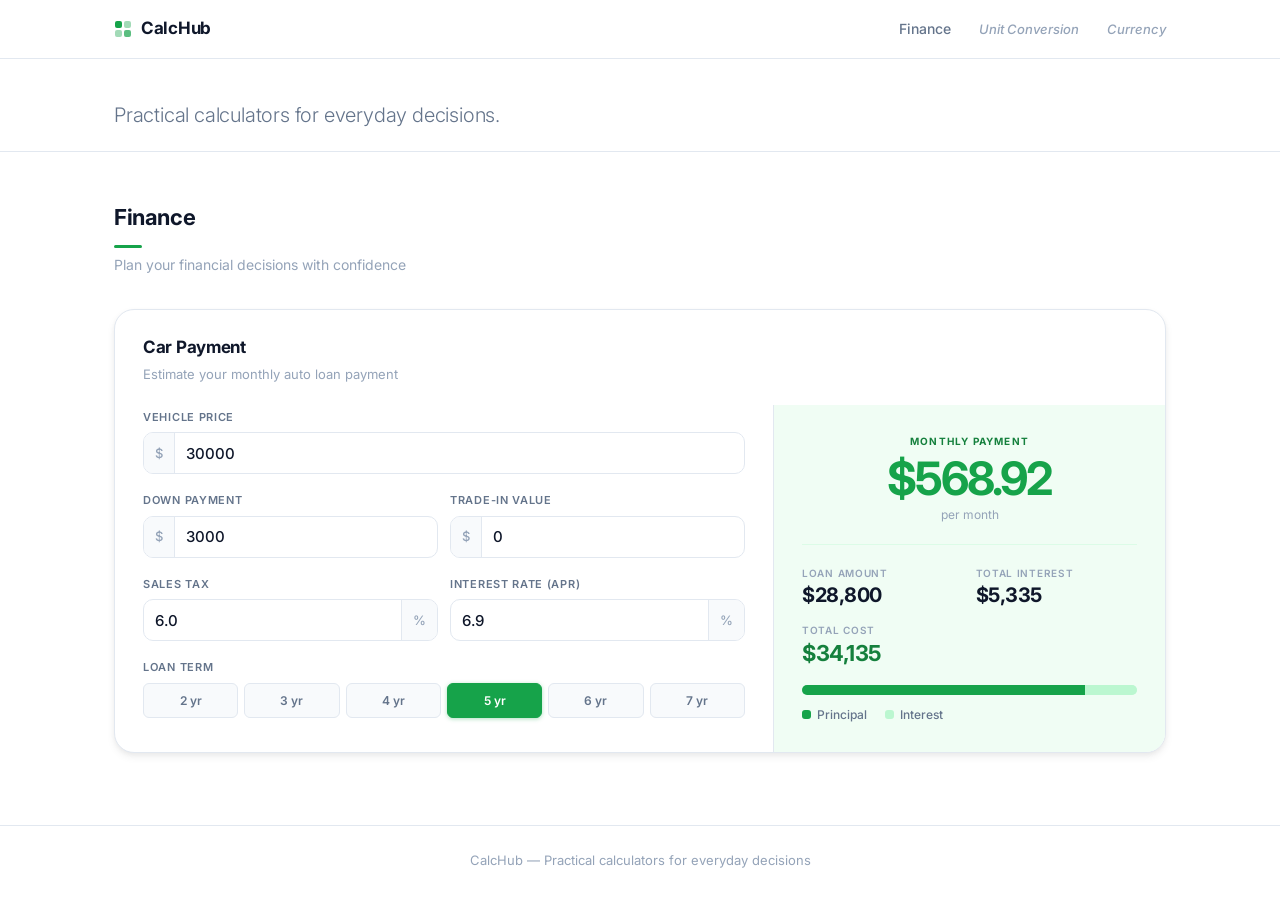
==== index.html @ 21299583 "feat: initial CalcHub project with car payment calculator - Vanilla HTML/CSS/JS, no frameworks or bu" ====
<!DOCTYPE html>
<html lang="en">
<head>
  <meta charset="UTF-8">
  <meta name="viewport" content="width=device-width, initial-scale=1.0">
  <meta name="description" content="CalcHub — Practical calculators for everyday decisions">
  <title>CalcHub</title>
  <link rel="preconnect" href="https://fonts.googleapis.com">
  <link rel="preconnect" href="https://fonts.gstatic.com" crossorigin>
  <link href="https://fonts.googleapis.com/css2?family=Inter:wght@300;400;500;600;700&display=swap" rel="stylesheet">
  <link rel="stylesheet" href="css/style.css">
</head>
<body>

  <!-- ======= HEADER ======= -->
  <header class="site-header">
    <div class="container">
      <a href="#" class="logo">
        <svg class="logo-icon" width="18" height="18" viewBox="0 0 18 18" fill="none" aria-hidden="true">
          <rect x="1" y="1" width="7" height="7" rx="2" fill="#16A34A"/>
          <rect x="10" y="1" width="7" height="7" rx="2" fill="#16A34A" opacity="0.4"/>
          <rect x="1" y="10" width="7" height="7" rx="2" fill="#16A34A" opacity="0.4"/>
          <rect x="10" y="10" width="7" height="7" rx="2" fill="#16A34A" opacity="0.7"/>
        </svg>
        CalcHub
      </a>
      <nav class="site-nav" aria-label="Site sections">
        <a href="#finance" class="nav-link">Finance</a>
        <a href="#" class="nav-link nav-link--dim" aria-disabled="true">Unit Conversion</a>
        <a href="#" class="nav-link nav-link--dim" aria-disabled="true">Currency</a>
      </nav>
    </div>
  </header>

  <!-- ======= HERO ======= -->
  <div class="hero">
    <div class="container">
      <p class="hero-tagline">Practical calculators for everyday decisions.</p>
    </div>
  </div>

  <!-- ======= MAIN CONTENT ======= -->
  <main>

    <!-- ── FINANCE SECTION ── -->
    <section id="finance" class="section">
      <div class="container">

        <div class="section-heading">
          <h2>Finance</h2>
          <p>Plan your financial decisions with confidence</p>
        </div>

        <div class="calc-grid">

          <!-- ── Car Payment Calculator ── -->
          <article class="calc-card" id="car-payment">

            <div class="calc-card-header">
              <h3>Car Payment</h3>
              <p>Estimate your monthly auto loan payment</p>
            </div>

            <div class="calc-layout">

              <!-- INPUTS -->
              <div class="calc-inputs">

                <div class="field">
                  <label for="vehicle-price">Vehicle Price</label>
                  <div class="input-group">
                    <span class="input-addon" aria-hidden="true">$</span>
                    <input
                      type="number" id="vehicle-price"
                      min="0" step="100" value="30000"
                      placeholder="30000"
                      aria-label="Vehicle price in dollars">
                  </div>
                </div>

                <div class="field-row">
                  <div class="field">
                    <label for="down-payment">Down Payment</label>
                    <div class="input-group">
                      <span class="input-addon" aria-hidden="true">$</span>
                      <input
                        type="number" id="down-payment"
                        min="0" step="100" value="3000"
                        placeholder="0">
                    </div>
                  </div>

                  <div class="field">
                    <label for="trade-in">Trade-in Value</label>
                    <div class="input-group">
                      <span class="input-addon" aria-hidden="true">$</span>
                      <input
                        type="number" id="trade-in"
                        min="0" step="100" value="0"
                        placeholder="0">
                    </div>
                  </div>
                </div>

                <div class="field-row">
                  <div class="field">
                    <label for="tax-rate">Sales Tax</label>
                    <div class="input-group">
                      <input
                        type="number" id="tax-rate"
                        min="0" max="20" step="0.1" value="6.0"
                        placeholder="0.0">
                      <span class="input-addon input-addon--suffix" aria-hidden="true">%</span>
                    </div>
                  </div>

                  <div class="field">
                    <label for="apr">Interest Rate (APR)</label>
                    <div class="input-group">
                      <input
                        type="number" id="apr"
                        min="0" max="30" step="0.1" value="6.9"
                        placeholder="0.0">
                      <span class="input-addon input-addon--suffix" aria-hidden="true">%</span>
                    </div>
                  </div>
                </div>

                <div class="field">
                  <label>Loan Term</label>
                  <div class="term-buttons" id="term-buttons" role="group" aria-label="Select loan term">
                    <button class="term-btn" data-months="24" type="button">2 yr</button>
                    <button class="term-btn" data-months="36" type="button">3 yr</button>
                    <button class="term-btn" data-months="48" type="button">4 yr</button>
                    <button class="term-btn active" data-months="60" type="button">5 yr</button>
                    <button class="term-btn" data-months="72" type="button">6 yr</button>
                    <button class="term-btn" data-months="84" type="button">7 yr</button>
                  </div>
                </div>

              </div><!-- /calc-inputs -->

              <!-- RESULTS -->
              <div class="calc-results" aria-live="polite" aria-label="Calculation results">

                <div class="result-primary">
                  <div class="result-label">Monthly Payment</div>
                  <div class="result-amount" id="monthly-payment">—</div>
                  <div class="result-sublabel">per month</div>
                </div>

                <div class="result-divider"></div>

                <div class="result-stats">
                  <div class="result-stat">
                    <div class="stat-label">Loan Amount</div>
                    <div class="stat-value" id="loan-amount">—</div>
                  </div>
                  <div class="result-stat">
                    <div class="stat-label">Total Interest</div>
                    <div class="stat-value" id="total-interest">—</div>
                  </div>
                  <div class="result-stat result-stat--full">
                    <div class="stat-label">Total Cost</div>
                    <div class="stat-value stat-value--total" id="total-cost">—</div>
                  </div>
                </div>

                <div class="breakdown">
                  <div class="breakdown-bar" role="img" aria-label="Principal vs interest breakdown">
                    <div class="bar-segment bar-segment--principal" id="bar-principal" style="width: 82%"></div>
                    <div class="bar-segment bar-segment--interest" id="bar-interest" style="width: 18%"></div>
                  </div>
                  <div class="breakdown-legend" aria-hidden="true">
                    <span class="legend-item">
                      <span class="legend-dot legend-dot--principal"></span>
                      Principal
                    </span>
                    <span class="legend-item">
                      <span class="legend-dot legend-dot--interest"></span>
                      Interest
                    </span>
                  </div>
                </div>

              </div><!-- /calc-results -->

            </div><!-- /calc-layout -->
          </article><!-- /car-payment -->

        </div><!-- /calc-grid -->
      </div><!-- /container -->
    </section><!-- /finance -->

  </main>

  <!-- ======= FOOTER ======= -->
  <footer class="site-footer">
    <div class="container">
      <p>CalcHub &mdash; Practical calculators for everyday decisions</p>
    </div>
  </footer>

  <script src="js/car-payment.js"></script>
</body>
</html>
---- css/style.css ----
/* ============================================================
   CalcHub — Global Stylesheet
   Design: Minimalist, green accent, Inter typeface
   ============================================================ */

/* ── Design Tokens ── */
:root {
  /* Brand / Accent */
  --brand:     #16A34A;
  --brand-50:  #F0FDF4;
  --brand-100: #DCFCE7;
  --brand-200: #BBF7D0;
  --brand-700: #15803D;

  /* Neutrals */
  --white:     #FFFFFF;
  --gray-50:   #F8FAFC;
  --gray-100:  #F1F5F9;
  --gray-200:  #E2E8F0;
  --gray-300:  #CBD5E1;
  --gray-400:  #94A3B8;
  --gray-500:  #64748B;
  --gray-700:  #334155;
  --gray-900:  #0F172A;

  /* Semantic */
  --bg:             var(--white);
  --surface:        var(--gray-50);
  --border:         var(--gray-200);
  --text:           var(--gray-900);
  --text-secondary: var(--gray-500);
  --text-muted:     var(--gray-400);

  /* Typography */
  --font: 'Inter', -apple-system, BlinkMacSystemFont, 'Segoe UI', sans-serif;

  /* Layout */
  --container-width: 1100px;

  /* Shape */
  --radius-sm:  6px;
  --radius:     10px;
  --radius-lg:  16px;
  --radius-xl:  20px;
  --radius-full: 9999px;

  /* Elevation */
  --shadow-xs: 0 1px 2px rgba(0, 0, 0, 0.05);
  --shadow-sm: 0 1px 3px rgba(0, 0, 0, 0.07), 0 1px 2px rgba(0, 0, 0, 0.04);
  --shadow:    0 4px 8px rgba(0, 0, 0, 0.06), 0 2px 4px rgba(0, 0, 0, 0.04);
}

/* ── Reset ── */
*, *::before, *::after {
  box-sizing: border-box;
  margin: 0;
  padding: 0;
}

html {
  scroll-behavior: smooth;
}

body {
  font-family: var(--font);
  font-size: 15px;
  line-height: 1.6;
  color: var(--text);
  background: var(--bg);
  -webkit-font-smoothing: antialiased;
  -moz-osx-font-smoothing: grayscale;
}

a {
  text-decoration: none;
  color: inherit;
}

button {
  cursor: pointer;
  font-family: var(--font);
}

/* ── Layout ── */
.container {
  max-width: var(--container-width);
  margin: 0 auto;
  padding: 0 24px;
}

/* ============================================================
   Header
   ============================================================ */

.site-header {
  position: sticky;
  top: 0;
  z-index: 100;
  background: rgba(255, 255, 255, 0.88);
  backdrop-filter: blur(14px);
  -webkit-backdrop-filter: blur(14px);
  border-bottom: 1px solid var(--border);
}

.site-header .container {
  display: flex;
  align-items: center;
  justify-content: space-between;
  height: 58px;
}

/* Logo */
.logo {
  display: flex;
  align-items: center;
  gap: 9px;
  font-size: 17px;
  font-weight: 700;
  color: var(--text);
  letter-spacing: -0.3px;
  transition: opacity 0.15s;
}

.logo:hover {
  opacity: 0.8;
}

.logo-icon {
  flex-shrink: 0;
}

/* Nav */
.site-nav {
  display: flex;
  align-items: center;
  gap: 28px;
}

.nav-link {
  font-size: 14px;
  font-weight: 500;
  color: var(--text-secondary);
  transition: color 0.15s;
  white-space: nowrap;
}

.nav-link:hover {
  color: var(--brand);
}

.nav-link--dim {
  color: var(--text-muted);
  pointer-events: none;
  font-style: italic;
  font-size: 13px;
}

/* ============================================================
   Hero
   ============================================================ */

.hero {
  padding: 40px 0 20px;
  border-bottom: 1px solid var(--border);
  margin-bottom: 0;
}

.hero-tagline {
  font-size: 20px;
  font-weight: 300;
  color: var(--text-secondary);
  letter-spacing: -0.2px;
}

/* ============================================================
   Section
   ============================================================ */

.section {
  padding: 48px 0 72px;
}

.section-heading {
  margin-bottom: 32px;
}

.section-heading h2 {
  font-size: 22px;
  font-weight: 700;
  color: var(--text);
  letter-spacing: -0.4px;
  display: inline-flex;
  flex-direction: column;
  gap: 10px;
}

.section-heading h2::after {
  content: '';
  display: block;
  width: 28px;
  height: 3px;
  background: var(--brand);
  border-radius: var(--radius-full);
}

.section-heading p {
  margin-top: 6px;
  font-size: 14px;
  color: var(--text-muted);
}

/* ============================================================
   Calculator Grid
   ============================================================ */

.calc-grid {
  display: grid;
  grid-template-columns: 1fr;
  gap: 24px;
}

/* ============================================================
   Calculator Card
   ============================================================ */

.calc-card {
  background: var(--white);
  border: 1px solid var(--border);
  border-radius: var(--radius-xl);
  box-shadow: var(--shadow);
  overflow: hidden;
}

.calc-card-header {
  padding: 24px 28px 0;
}

.calc-card-header h3 {
  font-size: 17px;
  font-weight: 700;
  color: var(--text);
  letter-spacing: -0.3px;
}

.calc-card-header p {
  margin-top: 3px;
  font-size: 13px;
  color: var(--text-muted);
}

/* ── Two-column layout ── */
.calc-layout {
  display: grid;
  grid-template-columns: 1fr 1fr;
  margin-top: 20px;
}

/* ── Inputs pane ── */
.calc-inputs {
  padding: 4px 28px 28px;
  display: flex;
  flex-direction: column;
  gap: 18px;
  border-right: 1px solid var(--border);
}

/* ── Results pane ── */
.calc-results {
  padding: 28px;
  background: var(--brand-50);
  display: flex;
  flex-direction: column;
  gap: 20px;
}

/* ============================================================
   Form Fields
   ============================================================ */

.field {
  display: flex;
  flex-direction: column;
  gap: 6px;
}

/* Two fields side by side */
.field-row {
  display: grid;
  grid-template-columns: 1fr 1fr;
  gap: 12px;
}

label {
  font-size: 11px;
  font-weight: 600;
  text-transform: uppercase;
  letter-spacing: 0.7px;
  color: var(--text-secondary);
  user-select: none;
}

/* Input with prefix/suffix */
.input-group {
  display: flex;
  align-items: stretch;
  border: 1.5px solid var(--border);
  border-radius: var(--radius);
  background: var(--white);
  overflow: hidden;
  transition: border-color 0.15s, box-shadow 0.15s;
}

.input-group:focus-within {
  border-color: var(--brand);
  box-shadow: 0 0 0 3px rgba(22, 163, 74, 0.13);
}

.input-addon {
  display: flex;
  align-items: center;
  padding: 0 11px;
  font-size: 13px;
  font-weight: 500;
  color: var(--text-muted);
  background: var(--gray-50);
  border-right: 1.5px solid var(--border);
  flex-shrink: 0;
  user-select: none;
  line-height: 1;
}

.input-addon--suffix {
  border-right: none;
  border-left: 1.5px solid var(--border);
}

input[type="number"] {
  flex: 1;
  min-width: 0;
  border: none;
  outline: none;
  padding: 0 11px;
  height: 40px;
  font-family: var(--font);
  font-size: 15px;
  font-weight: 500;
  color: var(--text);
  background: transparent;
  /* hide spinner arrows */
  -moz-appearance: textfield;
}

input[type="number"]::-webkit-outer-spin-button,
input[type="number"]::-webkit-inner-spin-button {
  -webkit-appearance: none;
}

/* ============================================================
   Loan Term Button Group
   ============================================================ */

.term-buttons {
  display: grid;
  grid-template-columns: repeat(6, 1fr);
  gap: 6px;
}

.term-btn {
  padding: 9px 4px;
  font-size: 12px;
  font-weight: 600;
  color: var(--text-secondary);
  background: var(--gray-50);
  border: 1.5px solid var(--border);
  border-radius: var(--radius-sm);
  transition: all 0.15s;
  text-align: center;
  white-space: nowrap;
}

.term-btn:hover:not(.active) {
  border-color: var(--brand);
  color: var(--brand);
  background: var(--brand-50);
}

.term-btn.active {
  background: var(--brand);
  border-color: var(--brand);
  color: var(--white);
  box-shadow: 0 1px 4px rgba(22, 163, 74, 0.35);
}

/* ============================================================
   Results
   ============================================================ */

/* Primary — Monthly Payment */
.result-primary {
  text-align: center;
}

.result-label {
  font-size: 10px;
  font-weight: 700;
  text-transform: uppercase;
  letter-spacing: 1.2px;
  color: var(--brand-700);
  margin-bottom: 6px;
}

.result-amount {
  font-size: 46px;
  font-weight: 700;
  color: var(--brand);
  letter-spacing: -2px;
  line-height: 1;
}

.result-sublabel {
  font-size: 12px;
  color: var(--text-muted);
  margin-top: 4px;
}

/* Divider */
.result-divider {
  height: 1px;
  background: var(--brand-100);
}

/* Stats grid */
.result-stats {
  display: grid;
  grid-template-columns: 1fr 1fr;
  gap: 16px 12px;
}

.result-stat {
  display: flex;
  flex-direction: column;
  gap: 3px;
}

.result-stat--full {
  grid-column: 1 / -1;
}

.stat-label {
  font-size: 10px;
  font-weight: 600;
  text-transform: uppercase;
  letter-spacing: 0.7px;
  color: var(--text-muted);
}

.stat-value {
  font-size: 20px;
  font-weight: 700;
  color: var(--text);
  letter-spacing: -0.5px;
  line-height: 1.1;
}

.stat-value--total {
  font-size: 22px;
  color: var(--brand-700);
}

/* ============================================================
   Breakdown Bar
   ============================================================ */

.breakdown {
  margin-top: auto;
}

.breakdown-bar {
  height: 10px;
  border-radius: var(--radius-full);
  background: var(--brand-100);
  overflow: hidden;
  display: flex;
}

.bar-segment {
  height: 100%;
  transition: width 0.45s cubic-bezier(0.4, 0, 0.2, 1);
}

.bar-segment--principal {
  background: var(--brand);
}

.bar-segment--interest {
  background: var(--brand-200);
}

.breakdown-legend {
  display: flex;
  gap: 18px;
  margin-top: 10px;
}

.legend-item {
  display: flex;
  align-items: center;
  gap: 6px;
  font-size: 12px;
  font-weight: 500;
  color: var(--text-secondary);
}

.legend-dot {
  width: 9px;
  height: 9px;
  border-radius: 3px;
  flex-shrink: 0;
}

.legend-dot--principal { background: var(--brand); }
.legend-dot--interest  { background: var(--brand-200); }

/* ============================================================
   Footer
   ============================================================ */

.site-footer {
  border-top: 1px solid var(--border);
  padding: 24px 0;
}

.site-footer p {
  font-size: 13px;
  color: var(--text-muted);
  text-align: center;
}

/* ============================================================
   Responsive
   ============================================================ */

@media (max-width: 800px) {
  .calc-layout {
    grid-template-columns: 1fr;
  }

  .calc-inputs {
    border-right: none;
    border-bottom: 1px solid var(--border);
  }

  .calc-results {
    border-top: none;
  }

  .result-amount {
    font-size: 40px;
    letter-spacing: -1.5px;
  }
}

@media (max-width: 600px) {
  .site-nav {
    gap: 16px;
  }

  .nav-link--dim {
    display: none;
  }

  .hero-tagline {
    font-size: 17px;
  }

  .term-buttons {
    grid-template-columns: repeat(3, 1fr);
  }

  .field-row {
    grid-template-columns: 1fr;
    gap: 18px;
  }
}

@media (max-width: 440px) {
  .container {
    padding: 0 16px;
  }

  .calc-card-header,
  .calc-inputs,
  .calc-results {
    padding-left: 18px;
    padding-right: 18px;
  }
}
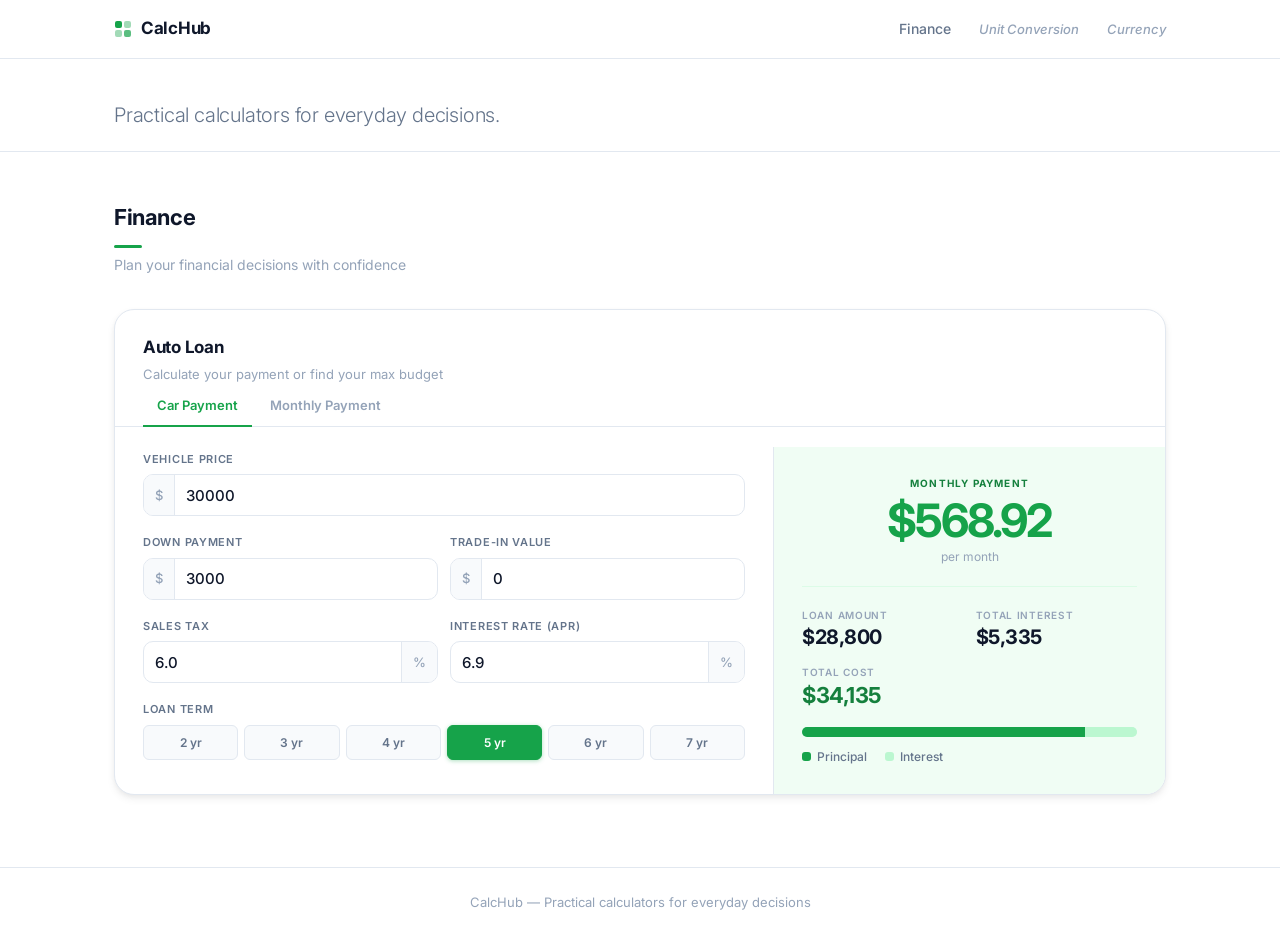
==== commit a7710267: "feat: add Monthly Payment tab (reverse auto loan calculator) Auto Loan card now has two tabs: - Car " ====
--- a/index.html
+++ b/index.html
@@ -53,140 +53,285 @@
 
         <div class="calc-grid">
 
-          <!-- ── Car Payment Calculator ── -->
-          <article class="calc-card" id="car-payment">
+          <!-- ── Auto Loan Calculator (tabbed: Car Payment + Max Budget) ── -->
+          <article class="calc-card" id="auto-loan">
 
             <div class="calc-card-header">
-              <h3>Car Payment</h3>
-              <p>Estimate your monthly auto loan payment</p>
+              <h3>Auto Loan</h3>
+              <p>Calculate your payment or find your max budget</p>
             </div>
 
-            <div class="calc-layout">
-
-              <!-- INPUTS -->
-              <div class="calc-inputs">
-
-                <div class="field">
-                  <label for="vehicle-price">Vehicle Price</label>
-                  <div class="input-group">
-                    <span class="input-addon" aria-hidden="true">$</span>
-                    <input
-                      type="number" id="vehicle-price"
-                      min="0" step="100" value="30000"
-                      placeholder="30000"
-                      aria-label="Vehicle price in dollars">
-                  </div>
-                </div>
-
-                <div class="field-row">
+            <!-- Tab bar -->
+            <div class="calc-tabs" role="tablist">
+              <button class="calc-tab active" data-tab="car-payment"
+                      role="tab" aria-selected="true" aria-controls="car-payment-panel" type="button">
+                Car Payment
+              </button>
+              <button class="calc-tab" data-tab="max-budget"
+                      role="tab" aria-selected="false" aria-controls="max-budget-panel" type="button">
+                Monthly Payment
+              </button>
+            </div>
+
+            <!-- ── Panel 1: Car Payment ── -->
+            <div class="calc-panel" id="car-payment-panel" role="tabpanel">
+              <div class="calc-layout">
+
+                <!-- INPUTS -->
+                <div class="calc-inputs">
+
                   <div class="field">
-                    <label for="down-payment">Down Payment</label>
+                    <label for="vehicle-price">Vehicle Price</label>
                     <div class="input-group">
                       <span class="input-addon" aria-hidden="true">$</span>
                       <input
-                        type="number" id="down-payment"
-                        min="0" step="100" value="3000"
-                        placeholder="0">
+                        type="number" id="vehicle-price"
+                        min="0" step="100" value="30000"
+                        placeholder="30000"
+                        aria-label="Vehicle price in dollars">
+                    </div>
+                  </div>
+
+                  <div class="field-row">
+                    <div class="field">
+                      <label for="down-payment">Down Payment</label>
+                      <div class="input-group">
+                        <span class="input-addon" aria-hidden="true">$</span>
+                        <input
+                          type="number" id="down-payment"
+                          min="0" step="100" value="3000"
+                          placeholder="0">
+                      </div>
+                    </div>
+
+                    <div class="field">
+                      <label for="trade-in">Trade-in Value</label>
+                      <div class="input-group">
+                        <span class="input-addon" aria-hidden="true">$</span>
+                        <input
+                          type="number" id="trade-in"
+                          min="0" step="100" value="0"
+                          placeholder="0">
+                      </div>
+                    </div>
+                  </div>
+
+                  <div class="field-row">
+                    <div class="field">
+                      <label for="tax-rate">Sales Tax</label>
+                      <div class="input-group">
+                        <input
+                          type="number" id="tax-rate"
+                          min="0" max="20" step="0.1" value="6.0"
+                          placeholder="0.0">
+                        <span class="input-addon input-addon--suffix" aria-hidden="true">%</span>
+                      </div>
+                    </div>
+
+                    <div class="field">
+                      <label for="apr">Interest Rate (APR)</label>
+                      <div class="input-group">
+                        <input
+                          type="number" id="apr"
+                          min="0" max="30" step="0.1" value="6.9"
+                          placeholder="0.0">
+                        <span class="input-addon input-addon--suffix" aria-hidden="true">%</span>
+                      </div>
                     </div>
                   </div>
 
                   <div class="field">
-                    <label for="trade-in">Trade-in Value</label>
+                    <label>Loan Term</label>
+                    <div class="term-buttons" id="term-buttons" role="group" aria-label="Select loan term">
+                      <button class="term-btn" data-months="24" type="button">2 yr</button>
+                      <button class="term-btn" data-months="36" type="button">3 yr</button>
+                      <button class="term-btn" data-months="48" type="button">4 yr</button>
+                      <button class="term-btn active" data-months="60" type="button">5 yr</button>
+                      <button class="term-btn" data-months="72" type="button">6 yr</button>
+                      <button class="term-btn" data-months="84" type="button">7 yr</button>
+                    </div>
+                  </div>
+
+                </div><!-- /calc-inputs -->
+
+                <!-- RESULTS -->
+                <div class="calc-results" aria-live="polite" aria-label="Calculation results">
+
+                  <div class="result-primary">
+                    <div class="result-label">Monthly Payment</div>
+                    <div class="result-amount" id="monthly-payment">—</div>
+                    <div class="result-sublabel">per month</div>
+                  </div>
+
+                  <div class="result-divider"></div>
+
+                  <div class="result-stats">
+                    <div class="result-stat">
+                      <div class="stat-label">Loan Amount</div>
+                      <div class="stat-value" id="loan-amount">—</div>
+                    </div>
+                    <div class="result-stat">
+                      <div class="stat-label">Total Interest</div>
+                      <div class="stat-value" id="total-interest">—</div>
+                    </div>
+                    <div class="result-stat result-stat--full">
+                      <div class="stat-label">Total Cost</div>
+                      <div class="stat-value stat-value--total" id="total-cost">—</div>
+                    </div>
+                  </div>
+
+                  <div class="breakdown">
+                    <div class="breakdown-bar" role="img" aria-label="Principal vs interest breakdown">
+                      <div class="bar-segment bar-segment--principal" id="bar-principal" style="width: 82%"></div>
+                      <div class="bar-segment bar-segment--interest" id="bar-interest" style="width: 18%"></div>
+                    </div>
+                    <div class="breakdown-legend" aria-hidden="true">
+                      <span class="legend-item">
+                        <span class="legend-dot legend-dot--principal"></span>
+                        Principal
+                      </span>
+                      <span class="legend-item">
+                        <span class="legend-dot legend-dot--interest"></span>
+                        Interest
+                      </span>
+                    </div>
+                  </div>
+
+                </div><!-- /calc-results -->
+
+              </div><!-- /calc-layout -->
+            </div><!-- /car-payment-panel -->
+
+            <!-- ── Panel 2: Max Budget (reverse calculator) ── -->
+            <div class="calc-panel" id="max-budget-panel" role="tabpanel" hidden>
+              <div class="calc-layout">
+
+                <!-- INPUTS -->
+                <div class="calc-inputs">
+
+                  <div class="field">
+                    <label for="mb-monthly-payment">Monthly Payment I Can Afford</label>
                     <div class="input-group">
                       <span class="input-addon" aria-hidden="true">$</span>
                       <input
-                        type="number" id="trade-in"
-                        min="0" step="100" value="0"
-                        placeholder="0">
-                    </div>
-                  </div>
-                </div>
-
-                <div class="field-row">
+                        type="number" id="mb-monthly-payment"
+                        min="0" step="10" value="500"
+                        placeholder="500"
+                        aria-label="Monthly payment you can afford">
+                    </div>
+                  </div>
+
+                  <div class="field-row">
+                    <div class="field">
+                      <label for="mb-down-payment">Down Payment</label>
+                      <div class="input-group">
+                        <span class="input-addon" aria-hidden="true">$</span>
+                        <input
+                          type="number" id="mb-down-payment"
+                          min="0" step="100" value="3000"
+                          placeholder="0">
+                      </div>
+                    </div>
+
+                    <div class="field">
+                      <label for="mb-trade-in">Trade-in Value</label>
+                      <div class="input-group">
+                        <span class="input-addon" aria-hidden="true">$</span>
+                        <input
+                          type="number" id="mb-trade-in"
+                          min="0" step="100" value="0"
+                          placeholder="0">
+                      </div>
+                    </div>
+                  </div>
+
+                  <div class="field-row">
+                    <div class="field">
+                      <label for="mb-tax-rate">Sales Tax</label>
+                      <div class="input-group">
+                        <input
+                          type="number" id="mb-tax-rate"
+                          min="0" max="20" step="0.1" value="6.0"
+                          placeholder="0.0">
+                        <span class="input-addon input-addon--suffix" aria-hidden="true">%</span>
+                      </div>
+                    </div>
+
+                    <div class="field">
+                      <label for="mb-apr">Interest Rate (APR)</label>
+                      <div class="input-group">
+                        <input
+                          type="number" id="mb-apr"
+                          min="0" max="30" step="0.1" value="6.9"
+                          placeholder="0.0">
+                        <span class="input-addon input-addon--suffix" aria-hidden="true">%</span>
+                      </div>
+                    </div>
+                  </div>
+
                   <div class="field">
-                    <label for="tax-rate">Sales Tax</label>
-                    <div class="input-group">
-                      <input
-                        type="number" id="tax-rate"
-                        min="0" max="20" step="0.1" value="6.0"
-                        placeholder="0.0">
-                      <span class="input-addon input-addon--suffix" aria-hidden="true">%</span>
-                    </div>
-                  </div>
-
-                  <div class="field">
-                    <label for="apr">Interest Rate (APR)</label>
-                    <div class="input-group">
-                      <input
-                        type="number" id="apr"
-                        min="0" max="30" step="0.1" value="6.9"
-                        placeholder="0.0">
-                      <span class="input-addon input-addon--suffix" aria-hidden="true">%</span>
-                    </div>
-                  </div>
-                </div>
-
-                <div class="field">
-                  <label>Loan Term</label>
-                  <div class="term-buttons" id="term-buttons" role="group" aria-label="Select loan term">
-                    <button class="term-btn" data-months="24" type="button">2 yr</button>
-                    <button class="term-btn" data-months="36" type="button">3 yr</button>
-                    <button class="term-btn" data-months="48" type="button">4 yr</button>
-                    <button class="term-btn active" data-months="60" type="button">5 yr</button>
-                    <button class="term-btn" data-months="72" type="button">6 yr</button>
-                    <button class="term-btn" data-months="84" type="button">7 yr</button>
-                  </div>
-                </div>
-
-              </div><!-- /calc-inputs -->
-
-              <!-- RESULTS -->
-              <div class="calc-results" aria-live="polite" aria-label="Calculation results">
-
-                <div class="result-primary">
-                  <div class="result-label">Monthly Payment</div>
-                  <div class="result-amount" id="monthly-payment">—</div>
-                  <div class="result-sublabel">per month</div>
-                </div>
-
-                <div class="result-divider"></div>
-
-                <div class="result-stats">
-                  <div class="result-stat">
-                    <div class="stat-label">Loan Amount</div>
-                    <div class="stat-value" id="loan-amount">—</div>
-                  </div>
-                  <div class="result-stat">
-                    <div class="stat-label">Total Interest</div>
-                    <div class="stat-value" id="total-interest">—</div>
-                  </div>
-                  <div class="result-stat result-stat--full">
-                    <div class="stat-label">Total Cost</div>
-                    <div class="stat-value stat-value--total" id="total-cost">—</div>
-                  </div>
-                </div>
-
-                <div class="breakdown">
-                  <div class="breakdown-bar" role="img" aria-label="Principal vs interest breakdown">
-                    <div class="bar-segment bar-segment--principal" id="bar-principal" style="width: 82%"></div>
-                    <div class="bar-segment bar-segment--interest" id="bar-interest" style="width: 18%"></div>
-                  </div>
-                  <div class="breakdown-legend" aria-hidden="true">
-                    <span class="legend-item">
-                      <span class="legend-dot legend-dot--principal"></span>
-                      Principal
-                    </span>
-                    <span class="legend-item">
-                      <span class="legend-dot legend-dot--interest"></span>
-                      Interest
-                    </span>
-                  </div>
-                </div>
-
-              </div><!-- /calc-results -->
-
-            </div><!-- /calc-layout -->
-          </article><!-- /car-payment -->
+                    <label>Loan Term</label>
+                    <div class="term-buttons" id="mb-term-buttons" role="group" aria-label="Select loan term">
+                      <button class="term-btn mb-term-btn" data-months="24" type="button">2 yr</button>
+                      <button class="term-btn mb-term-btn" data-months="36" type="button">3 yr</button>
+                      <button class="term-btn mb-term-btn" data-months="48" type="button">4 yr</button>
+                      <button class="term-btn mb-term-btn active" data-months="60" type="button">5 yr</button>
+                      <button class="term-btn mb-term-btn" data-months="72" type="button">6 yr</button>
+                      <button class="term-btn mb-term-btn" data-months="84" type="button">7 yr</button>
+                    </div>
+                  </div>
+
+                </div><!-- /calc-inputs -->
+
+                <!-- RESULTS -->
+                <div class="calc-results" aria-live="polite" aria-label="Max budget results">
+
+                  <div class="result-primary">
+                    <div class="result-label">Max Vehicle Price</div>
+                    <div class="result-amount" id="mb-max-price">—</div>
+                    <div class="result-sublabel">maximum you can afford</div>
+                  </div>
+
+                  <div class="result-divider"></div>
+
+                  <div class="result-stats">
+                    <div class="result-stat">
+                      <div class="stat-label">Loan Amount</div>
+                      <div class="stat-value" id="mb-loan-amount">—</div>
+                    </div>
+                    <div class="result-stat">
+                      <div class="stat-label">Total Interest</div>
+                      <div class="stat-value" id="mb-total-interest">—</div>
+                    </div>
+                    <div class="result-stat result-stat--full">
+                      <div class="stat-label">Total Cost</div>
+                      <div class="stat-value stat-value--total" id="mb-total-cost">—</div>
+                    </div>
+                  </div>
+
+                  <div class="breakdown">
+                    <div class="breakdown-bar" role="img" aria-label="Principal vs interest breakdown">
+                      <div class="bar-segment bar-segment--principal" id="mb-bar-principal" style="width: 82%"></div>
+                      <div class="bar-segment bar-segment--interest" id="mb-bar-interest" style="width: 18%"></div>
+                    </div>
+                    <div class="breakdown-legend" aria-hidden="true">
+                      <span class="legend-item">
+                        <span class="legend-dot legend-dot--principal"></span>
+                        Principal
+                      </span>
+                      <span class="legend-item">
+                        <span class="legend-dot legend-dot--interest"></span>
+                        Interest
+                      </span>
+                    </div>
+                  </div>
+
+                </div><!-- /calc-results -->
+
+              </div><!-- /calc-layout -->
+            </div><!-- /max-budget-panel -->
+
+          </article><!-- /auto-loan -->
 
         </div><!-- /calc-grid -->
       </div><!-- /container -->
@@ -202,5 +347,6 @@
   </footer>
 
   <script src="js/car-payment.js"></script>
+  <script src="js/max-budget.js"></script>
 </body>
 </html>
--- a/css/style.css
+++ b/css/style.css
@@ -392,6 +392,40 @@
 }
 
 /* ============================================================
+   Calculator Tabs
+   ============================================================ */
+
+.calc-tabs {
+  display: flex;
+  border-bottom: 1px solid var(--border);
+  padding: 0 28px;
+  gap: 4px;
+}
+
+.calc-tab {
+  padding: 12px 14px;
+  font-size: 13px;
+  font-weight: 600;
+  color: var(--text-muted);
+  background: none;
+  border: none;
+  border-bottom: 2px solid transparent;
+  margin-bottom: -1px; /* overlap parent border-bottom */
+  cursor: pointer;
+  transition: color 0.15s, border-color 0.15s;
+  white-space: nowrap;
+}
+
+.calc-tab:hover:not(.active) {
+  color: var(--text-secondary);
+}
+
+.calc-tab.active {
+  color: var(--brand);
+  border-bottom-color: var(--brand);
+}
+
+/* ============================================================
    Results
    ============================================================ */
 
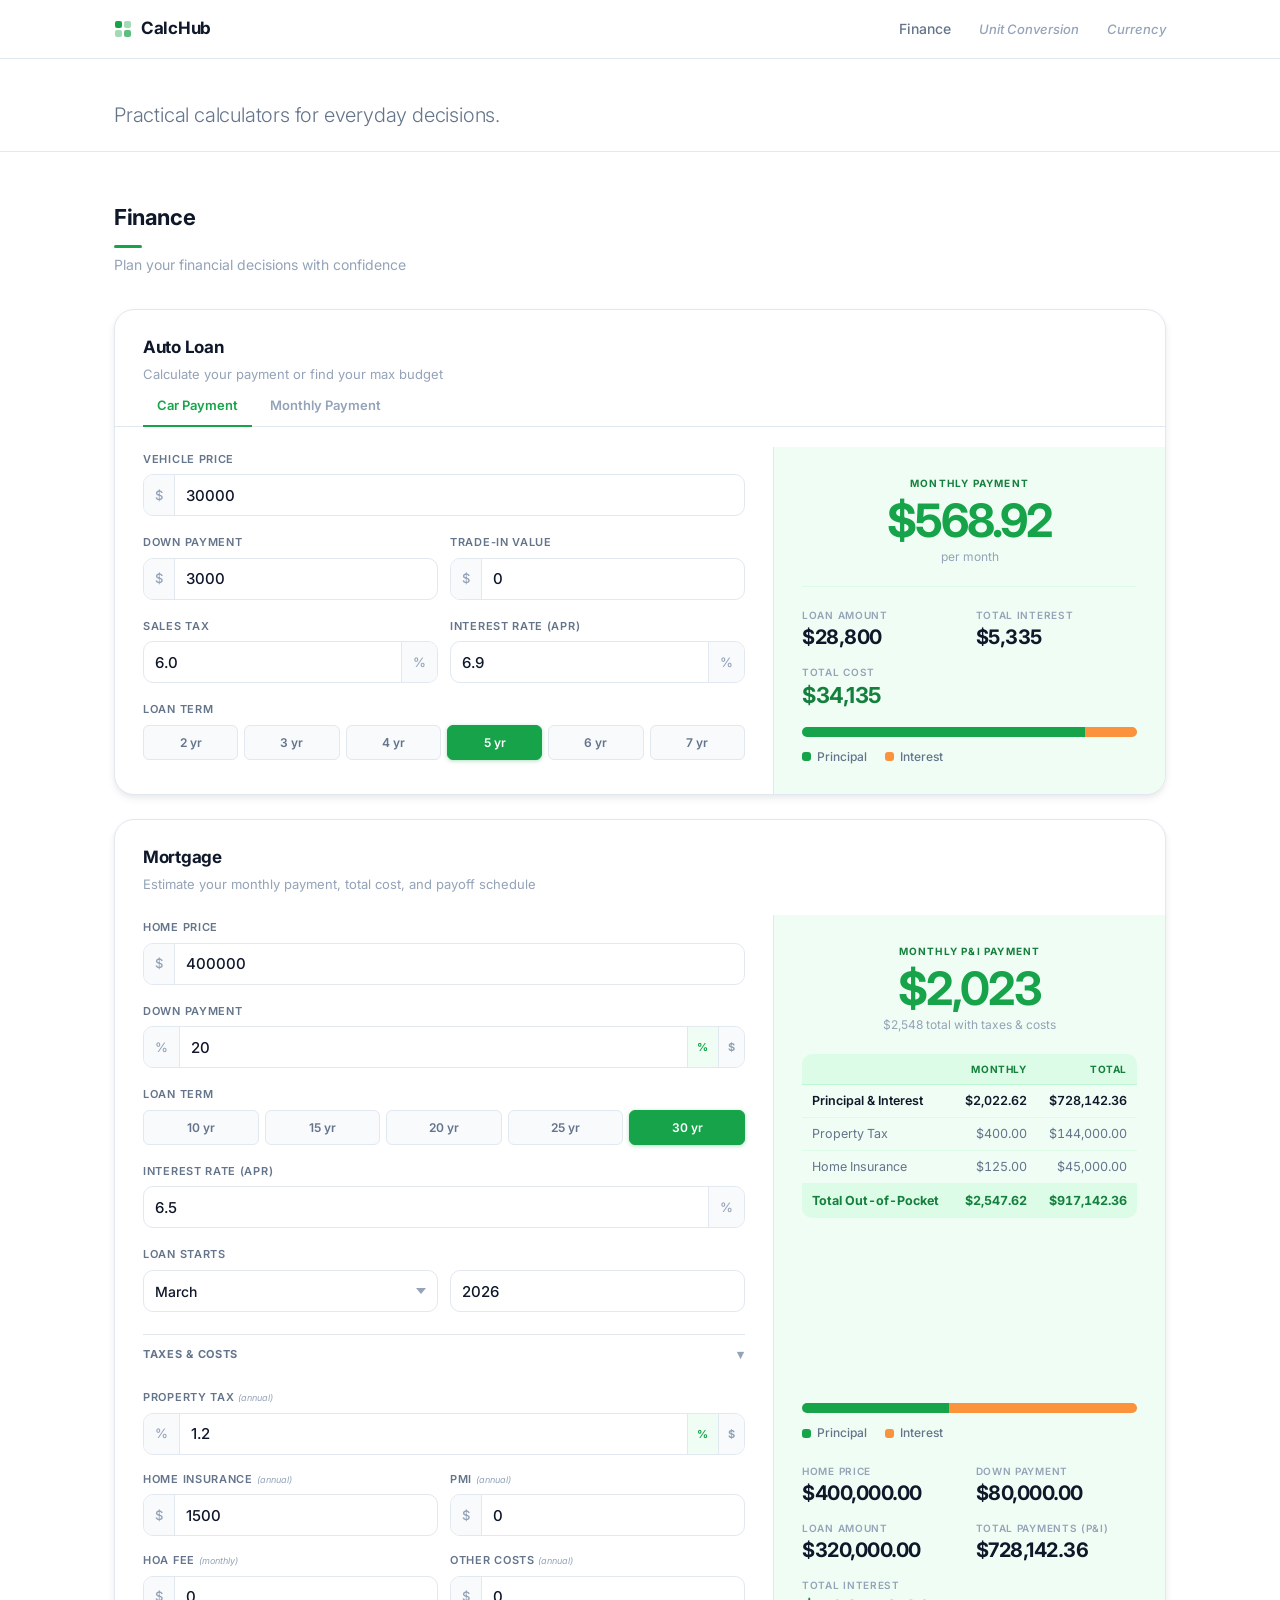
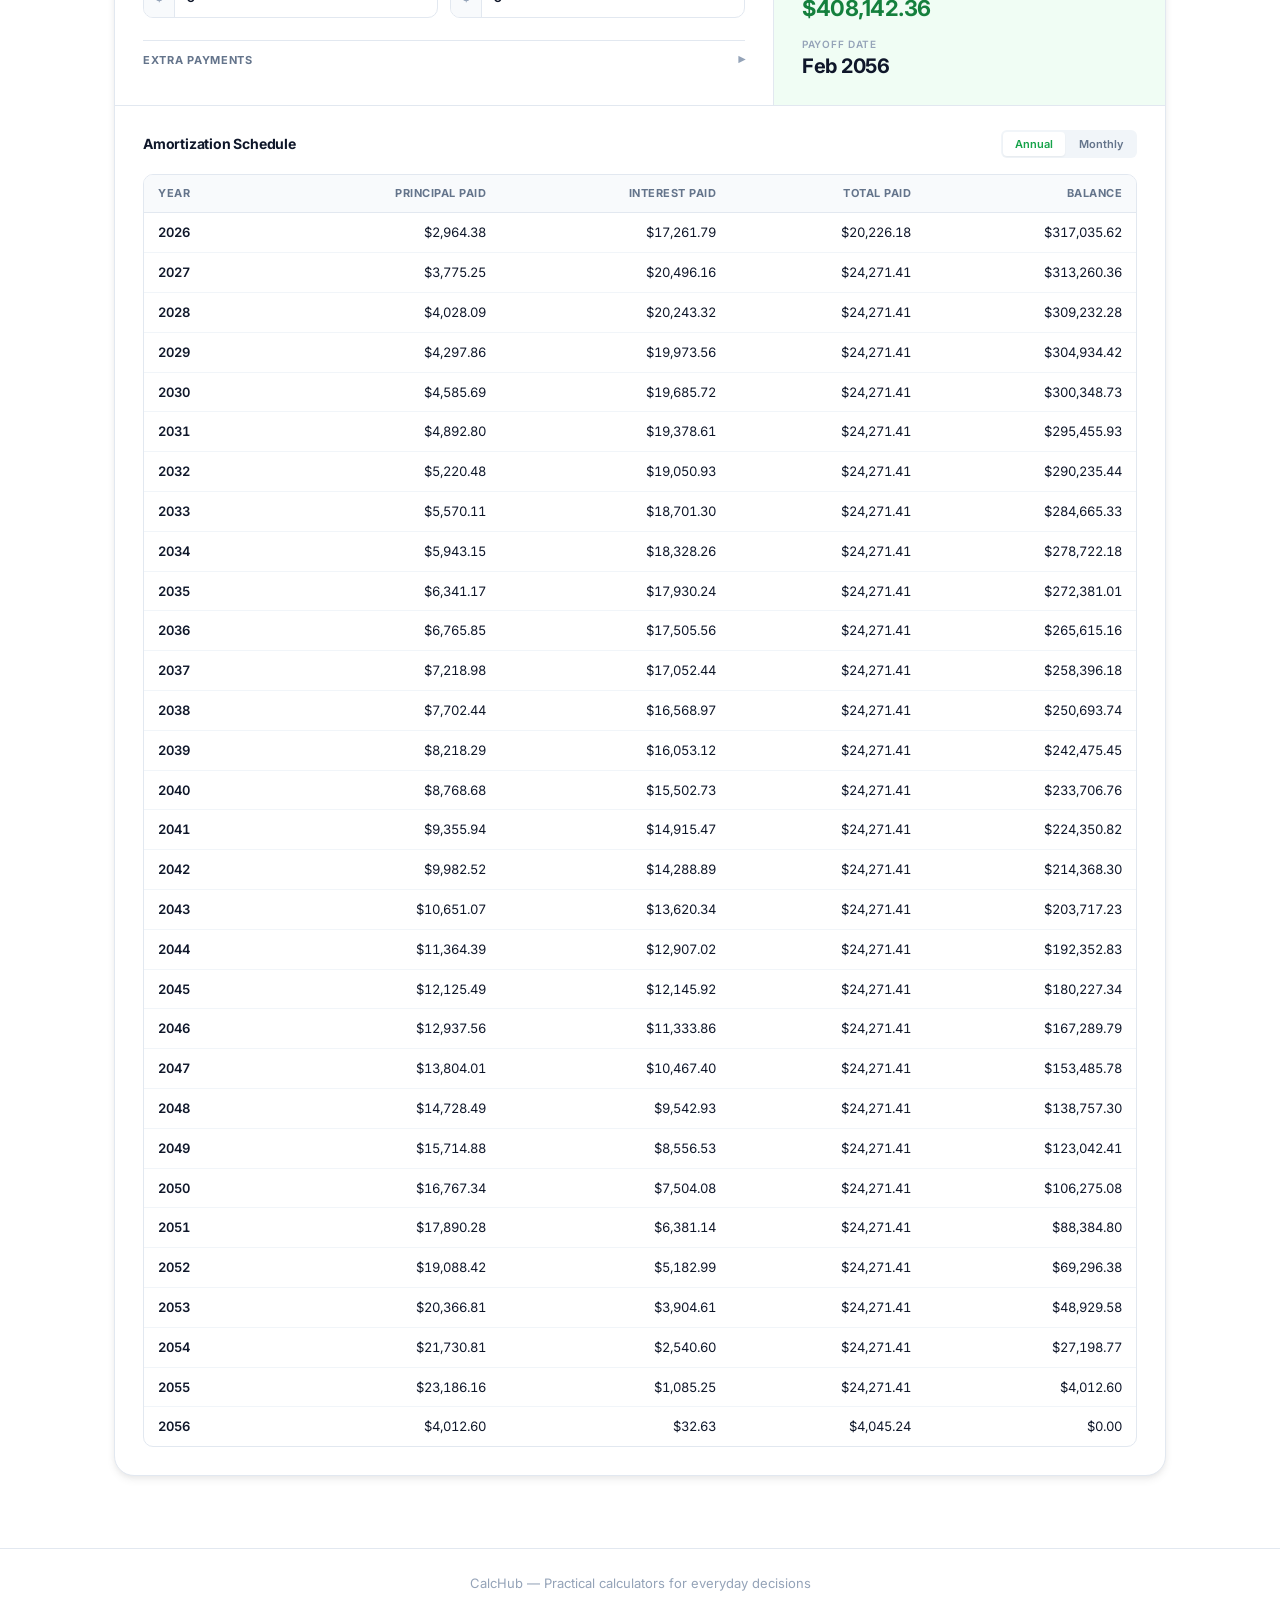
==== commit 9e2da002: "feat: add Mortgage Calculator with amortization table - Full mortgage card in Finance section (js/mo" ====
--- a/index.html
+++ b/index.html
@@ -74,7 +74,7 @@
             </div>
 
             <!-- ── Panel 1: Car Payment ── -->
-            <div class="calc-panel" id="car-payment-panel" role="tabpanel">
+            <div class="calc-panel is-active" id="car-payment-panel" role="tabpanel">
               <div class="calc-layout">
 
                 <!-- INPUTS -->
@@ -203,7 +203,7 @@
             </div><!-- /car-payment-panel -->
 
             <!-- ── Panel 2: Max Budget (reverse calculator) ── -->
-            <div class="calc-panel" id="max-budget-panel" role="tabpanel" hidden>
+            <div class="calc-panel" id="max-budget-panel" role="tabpanel">
               <div class="calc-layout">
 
                 <!-- INPUTS -->
@@ -333,6 +333,328 @@
 
           </article><!-- /auto-loan -->
 
+          <!-- ── Mortgage Calculator ── -->
+          <article class="calc-card" id="mortgage">
+
+            <div class="calc-card-header">
+              <h3>Mortgage</h3>
+              <p>Estimate your monthly payment, total cost, and payoff schedule</p>
+            </div>
+
+            <div class="calc-layout">
+
+              <!-- INPUTS -->
+              <div class="calc-inputs">
+
+                <!-- Home Price -->
+                <div class="field">
+                  <label for="mort-home-price">Home Price</label>
+                  <div class="input-group">
+                    <span class="input-addon" aria-hidden="true">$</span>
+                    <input type="number" id="mort-home-price" value="400000" min="0" step="1000" placeholder="400000">
+                  </div>
+                </div>
+
+                <!-- Down Payment + % / $ toggle -->
+                <div class="field">
+                  <label for="mort-down-payment">Down Payment</label>
+                  <div class="input-group">
+                    <span class="input-addon" id="mort-dp-prefix" aria-hidden="true">%</span>
+                    <input type="number" id="mort-down-payment" value="20" min="0" step="0.5" placeholder="20">
+                    <div class="mode-toggle" role="group" aria-label="Down payment unit">
+                      <button class="mode-toggle-btn mort-dp-mode active" data-mode="pct" type="button" aria-pressed="true">%</button>
+                      <button class="mode-toggle-btn mort-dp-mode" data-mode="dollar" type="button" aria-pressed="false">$</button>
+                    </div>
+                  </div>
+                </div>
+
+                <!-- Loan Term -->
+                <div class="field">
+                  <label>Loan Term</label>
+                  <div class="term-buttons mort-term-buttons" role="group" aria-label="Select loan term">
+                    <button class="term-btn mort-term-btn" data-term="10" type="button">10 yr</button>
+                    <button class="term-btn mort-term-btn" data-term="15" type="button">15 yr</button>
+                    <button class="term-btn mort-term-btn" data-term="20" type="button">20 yr</button>
+                    <button class="term-btn mort-term-btn" data-term="25" type="button">25 yr</button>
+                    <button class="term-btn mort-term-btn active" data-term="30" type="button">30 yr</button>
+                  </div>
+                </div>
+
+                <!-- Interest Rate -->
+                <div class="field">
+                  <label for="mort-interest-rate">Interest Rate (APR)</label>
+                  <div class="input-group">
+                    <input type="number" id="mort-interest-rate" value="6.5" min="0" max="30" step="0.05" placeholder="6.5">
+                    <span class="input-addon input-addon--suffix" aria-hidden="true">%</span>
+                  </div>
+                </div>
+
+                <!-- Start Month + Year -->
+                <div class="field-row">
+                  <div class="field">
+                    <label for="mort-start-month">Loan Starts</label>
+                    <div class="input-group">
+                      <select id="mort-start-month" aria-label="Start month">
+                        <option value="1">January</option>
+                        <option value="2">February</option>
+                        <option value="3" selected>March</option>
+                        <option value="4">April</option>
+                        <option value="5">May</option>
+                        <option value="6">June</option>
+                        <option value="7">July</option>
+                        <option value="8">August</option>
+                        <option value="9">September</option>
+                        <option value="10">October</option>
+                        <option value="11">November</option>
+                        <option value="12">December</option>
+                      </select>
+                    </div>
+                  </div>
+                  <div class="field">
+                    <label for="mort-start-year">&nbsp;</label>
+                    <div class="input-group">
+                      <input type="number" id="mort-start-year" value="2026" min="2000" max="2100" step="1" placeholder="2026">
+                    </div>
+                  </div>
+                </div>
+
+                <!-- ── Taxes & Costs ── -->
+                <button class="collapse-hd" id="mort-costs-toggle" type="button"
+                        aria-expanded="true" aria-controls="mort-costs-body">
+                  <span>Taxes &amp; Costs</span>
+                  <span class="collapse-icon" aria-hidden="true">▾</span>
+                </button>
+                <div class="collapse-body" id="mort-costs-body">
+
+                  <!-- Property Tax + % / $ toggle -->
+                  <div class="field">
+                    <label for="mort-prop-tax">Property Tax <span class="field-hint">(annual)</span></label>
+                    <div class="input-group">
+                      <span class="input-addon" id="mort-tax-prefix" aria-hidden="true">%</span>
+                      <input type="number" id="mort-prop-tax" value="1.2" min="0" step="0.05" placeholder="1.2">
+                      <div class="mode-toggle" role="group" aria-label="Property tax unit">
+                        <button class="mode-toggle-btn mort-tax-mode active" data-mode="pct" type="button" aria-pressed="true">%</button>
+                        <button class="mode-toggle-btn mort-tax-mode" data-mode="dollar" type="button" aria-pressed="false">$</button>
+                      </div>
+                    </div>
+                  </div>
+
+                  <!-- Home Insurance + PMI -->
+                  <div class="field-row">
+                    <div class="field">
+                      <label for="mort-home-ins">Home Insurance <span class="field-hint">(annual)</span></label>
+                      <div class="input-group">
+                        <span class="input-addon" aria-hidden="true">$</span>
+                        <input type="number" id="mort-home-ins" value="1500" min="0" step="100" placeholder="1500">
+                      </div>
+                    </div>
+                    <div class="field">
+                      <label for="mort-pmi">PMI <span class="field-hint">(annual)</span></label>
+                      <div class="input-group">
+                        <span class="input-addon" aria-hidden="true">$</span>
+                        <input type="number" id="mort-pmi" value="0" min="0" step="50" placeholder="0">
+                      </div>
+                    </div>
+                  </div>
+
+                  <!-- HOA + Other -->
+                  <div class="field-row">
+                    <div class="field">
+                      <label for="mort-hoa">HOA Fee <span class="field-hint">(monthly)</span></label>
+                      <div class="input-group">
+                        <span class="input-addon" aria-hidden="true">$</span>
+                        <input type="number" id="mort-hoa" value="0" min="0" step="25" placeholder="0">
+                      </div>
+                    </div>
+                    <div class="field">
+                      <label for="mort-other">Other Costs <span class="field-hint">(annual)</span></label>
+                      <div class="input-group">
+                        <span class="input-addon" aria-hidden="true">$</span>
+                        <input type="number" id="mort-other" value="0" min="0" step="100" placeholder="0">
+                      </div>
+                    </div>
+                  </div>
+
+                </div><!-- /mort-costs-body -->
+
+                <!-- ── Extra Payments ── -->
+                <button class="collapse-hd" id="mort-extra-toggle" type="button"
+                        aria-expanded="false" aria-controls="mort-extra-body">
+                  <span>Extra Payments</span>
+                  <span class="collapse-icon" aria-hidden="true">▾</span>
+                </button>
+                <div class="collapse-body" id="mort-extra-body" hidden>
+
+                  <div class="field-row">
+                    <div class="field">
+                      <label for="mort-extra-monthly">Extra Monthly</label>
+                      <div class="input-group">
+                        <span class="input-addon" aria-hidden="true">$</span>
+                        <input type="number" id="mort-extra-monthly" value="0" min="0" step="50" placeholder="0">
+                      </div>
+                    </div>
+                    <div class="field">
+                      <label for="mort-extra-yearly">Extra Yearly</label>
+                      <div class="input-group">
+                        <span class="input-addon" aria-hidden="true">$</span>
+                        <input type="number" id="mort-extra-yearly" value="0" min="0" step="100" placeholder="0">
+                      </div>
+                    </div>
+                  </div>
+
+                  <div class="field-row">
+                    <div class="field">
+                      <label for="mort-extra-once">One-time Payment</label>
+                      <div class="input-group">
+                        <span class="input-addon" aria-hidden="true">$</span>
+                        <input type="number" id="mort-extra-once" value="0" min="0" step="500" placeholder="0">
+                      </div>
+                    </div>
+                    <div class="field">
+                      <label for="mort-extra-once-mo">At Month #</label>
+                      <div class="input-group">
+                        <input type="number" id="mort-extra-once-mo" value="12" min="1" max="360" step="1" placeholder="12">
+                      </div>
+                    </div>
+                  </div>
+
+                </div><!-- /mort-extra-body -->
+
+              </div><!-- /calc-inputs -->
+
+              <!-- RESULTS -->
+              <div class="calc-results" aria-live="polite" aria-label="Mortgage calculation results">
+
+                <!-- Primary -->
+                <div class="result-primary">
+                  <div class="result-label">Monthly P&amp;I Payment</div>
+                  <div class="result-amount" id="mort-monthly-pi">—</div>
+                  <div class="result-sublabel" id="mort-monthly-total-wrap">
+                    <span id="mort-monthly-total">—</span> total with taxes &amp; costs
+                  </div>
+                </div>
+
+                <!-- Breakdown table -->
+                <div id="mort-bd-section">
+                  <table class="mort-bd-table" aria-label="Monthly payment breakdown">
+                    <thead>
+                      <tr>
+                        <th scope="col"></th>
+                        <th scope="col">Monthly</th>
+                        <th scope="col">Total</th>
+                      </tr>
+                    </thead>
+                    <tbody>
+                      <tr class="bd-pi">
+                        <td>Principal &amp; Interest</td>
+                        <td id="mort-bd-pi-mo">—</td>
+                        <td id="mort-bd-pi-tot">—</td>
+                      </tr>
+                      <tr id="mort-bd-tax-row">
+                        <td>Property Tax</td>
+                        <td id="mort-bd-tax-mo">—</td>
+                        <td id="mort-bd-tax-tot">—</td>
+                      </tr>
+                      <tr id="mort-bd-ins-row">
+                        <td>Home Insurance</td>
+                        <td id="mort-bd-ins-mo">—</td>
+                        <td id="mort-bd-ins-tot">—</td>
+                      </tr>
+                      <tr id="mort-bd-pmi-row">
+                        <td>PMI</td>
+                        <td id="mort-bd-pmi-mo">—</td>
+                        <td id="mort-bd-pmi-tot">—</td>
+                      </tr>
+                      <tr id="mort-bd-hoa-row">
+                        <td>HOA Fee</td>
+                        <td id="mort-bd-hoa-mo">—</td>
+                        <td id="mort-bd-hoa-tot">—</td>
+                      </tr>
+                      <tr id="mort-bd-other-row">
+                        <td>Other Costs</td>
+                        <td id="mort-bd-other-mo">—</td>
+                        <td id="mort-bd-other-tot">—</td>
+                      </tr>
+                      <tr class="bd-total">
+                        <td>Total Out-of-Pocket</td>
+                        <td id="mort-bd-total-mo">—</td>
+                        <td id="mort-bd-total-tot">—</td>
+                      </tr>
+                    </tbody>
+                  </table>
+                </div>
+
+                <!-- Principal / Interest bar -->
+                <div class="breakdown">
+                  <div class="breakdown-bar" role="img" aria-label="Principal vs interest breakdown">
+                    <div class="bar-segment bar-segment--principal" id="mort-bar-principal" style="width:50%"></div>
+                    <div class="bar-segment bar-segment--interest"  id="mort-bar-interest"  style="width:50%"></div>
+                  </div>
+                  <div class="breakdown-legend" aria-hidden="true">
+                    <span class="legend-item"><span class="legend-dot legend-dot--principal"></span> Principal</span>
+                    <span class="legend-item"><span class="legend-dot legend-dot--interest"></span> Interest</span>
+                  </div>
+                </div>
+
+                <!-- Summary stats -->
+                <div class="result-stats">
+                  <div class="result-stat">
+                    <div class="stat-label">Home Price</div>
+                    <div class="stat-value" id="mort-out-home-price">—</div>
+                  </div>
+                  <div class="result-stat">
+                    <div class="stat-label">Down Payment</div>
+                    <div class="stat-value" id="mort-out-down">—</div>
+                  </div>
+                  <div class="result-stat">
+                    <div class="stat-label">Loan Amount</div>
+                    <div class="stat-value" id="mort-out-loan">—</div>
+                  </div>
+                  <div class="result-stat">
+                    <div class="stat-label">Total Payments (P&amp;I)</div>
+                    <div class="stat-value" id="mort-out-pi-total">—</div>
+                  </div>
+                  <div class="result-stat result-stat--full">
+                    <div class="stat-label">Total Interest</div>
+                    <div class="stat-value stat-value--total" id="mort-out-interest">—</div>
+                  </div>
+                  <div class="result-stat result-stat--full">
+                    <div class="stat-label">Payoff Date</div>
+                    <div class="stat-value" id="mort-out-payoff">—</div>
+                  </div>
+                </div>
+
+              </div><!-- /calc-results -->
+
+            </div><!-- /calc-layout -->
+
+            <!-- ── Amortization Schedule (full width) ── -->
+            <div class="amort-section">
+              <div class="amort-hd">
+                <h4>Amortization Schedule</h4>
+                <div class="amort-view-grp" role="group" aria-label="Schedule view">
+                  <button class="amort-view-btn active" id="mort-annual-btn" type="button">Annual</button>
+                  <button class="amort-view-btn" id="mort-monthly-btn" type="button">Monthly</button>
+                </div>
+              </div>
+              <div class="amort-wrap">
+                <table class="amort-table" aria-label="Amortization schedule">
+                  <thead>
+                    <tr>
+                      <th scope="col" id="mort-amort-col-lbl">Year</th>
+                      <th scope="col">Principal Paid</th>
+                      <th scope="col">Interest Paid</th>
+                      <th scope="col">Total Paid</th>
+                      <th scope="col">Balance</th>
+                    </tr>
+                  </thead>
+                  <tbody id="mort-amort-body"></tbody>
+                </table>
+              </div>
+            </div>
+
+          </article><!-- /mortgage -->
+
         </div><!-- /calc-grid -->
       </div><!-- /container -->
     </section><!-- /finance -->
@@ -348,5 +670,6 @@
 
   <script src="js/car-payment.js"></script>
   <script src="js/max-budget.js"></script>
+  <script src="js/mortgage.js"></script>
 </body>
 </html>
--- a/css/style.css
+++ b/css/style.css
@@ -11,6 +11,9 @@
   --brand-100: #DCFCE7;
   --brand-200: #BBF7D0;
   --brand-700: #15803D;
+
+  /* Interest accent */
+  --orange: #FB923C;
 
   /* Neutrals */
   --white:     #FFFFFF;
@@ -355,6 +358,24 @@
   -webkit-appearance: none;
 }
 
+/* ── Select (month dropdown, etc.) ── */
+select {
+  flex: 1;
+  min-width: 0;
+  border: none;
+  outline: none;
+  height: 40px;
+  padding: 0 28px 0 11px;
+  font-family: var(--font);
+  font-size: 14px;
+  font-weight: 500;
+  color: var(--text);
+  background: transparent url("data:image/svg+xml,%3Csvg xmlns='http://www.w3.org/2000/svg' width='10' height='6' viewBox='0 0 10 6'%3E%3Cpath fill='%2394A3B8' d='M0 0l5 6 5-6z'/%3E%3C/svg%3E") no-repeat right 11px center;
+  -webkit-appearance: none;
+  appearance: none;
+  cursor: pointer;
+}
+
 /* ============================================================
    Loan Term Button Group
    ============================================================ */
@@ -392,8 +413,17 @@
 }
 
 /* ============================================================
-   Calculator Tabs
-   ============================================================ */
+   Calculator Tabs & Panels
+   ============================================================ */
+
+/* Panels are hidden by default; JS adds .is-active to show them */
+.calc-panel {
+  display: none;
+}
+
+.calc-panel.is-active {
+  display: block;
+}
 
 .calc-tabs {
   display: flex;
@@ -527,7 +557,7 @@
 }
 
 .bar-segment--interest {
-  background: var(--brand-200);
+  background: var(--orange);
 }
 
 .breakdown-legend {
@@ -553,7 +583,274 @@
 }
 
 .legend-dot--principal { background: var(--brand); }
-.legend-dot--interest  { background: var(--brand-200); }
+.legend-dot--interest  { background: var(--orange); }
+
+/* ============================================================
+   Field Hint (small annotation in label, e.g. "(annual)")
+   ============================================================ */
+
+.field-hint {
+  font-size: 9px;
+  font-weight: 400;
+  text-transform: none;
+  letter-spacing: 0;
+  color: var(--text-muted);
+  font-style: italic;
+}
+
+/* ============================================================
+   Mode Toggle  (% / $ pill toggle inside input-group)
+   ============================================================ */
+
+.mode-toggle {
+  display: flex;
+  border-left: 1.5px solid var(--border);
+  flex-shrink: 0;
+  overflow: hidden;
+}
+
+.mode-toggle-btn {
+  height: 40px;
+  padding: 0 9px;
+  font-size: 11px;
+  font-weight: 700;
+  letter-spacing: 0.3px;
+  border: none;
+  border-left: 1px solid var(--border);
+  background: var(--gray-50);
+  color: var(--text-muted);
+  cursor: pointer;
+  transition: background 0.15s, color 0.15s;
+  font-family: var(--font);
+}
+
+.mode-toggle-btn:first-child {
+  border-left: none;
+}
+
+.mode-toggle-btn.active {
+  background: var(--brand-50);
+  color: var(--brand);
+}
+
+/* ============================================================
+   Mortgage Term Buttons  (5-column variant)
+   ============================================================ */
+
+.mort-term-buttons {
+  grid-template-columns: repeat(5, 1fr);
+}
+
+/* ============================================================
+   Collapsible Section  (Taxes & Costs, Extra Payments)
+   ============================================================ */
+
+.collapse-hd {
+  width: 100%;
+  display: flex;
+  align-items: center;
+  justify-content: space-between;
+  padding: 12px 0 10px;
+  border: none;
+  border-top: 1px solid var(--border);
+  background: none;
+  cursor: pointer;
+  font-family: var(--font);
+  font-size: 11px;
+  font-weight: 700;
+  text-transform: uppercase;
+  letter-spacing: 0.7px;
+  color: var(--text-secondary);
+  transition: color 0.15s;
+  margin-top: 4px;
+  text-align: left;
+}
+
+.collapse-hd:hover {
+  color: var(--brand);
+}
+
+.collapse-icon {
+  display: inline-block;
+  font-size: 13px;
+  color: var(--text-muted);
+  transition: transform 0.2s;
+  flex-shrink: 0;
+  line-height: 1;
+}
+
+.collapse-hd[aria-expanded="false"] .collapse-icon {
+  transform: rotate(-90deg);
+}
+
+.collapse-body {
+  display: flex;
+  flex-direction: column;
+  gap: 16px;
+}
+
+.collapse-body[hidden] {
+  display: none;
+}
+
+/* ============================================================
+   Mortgage Breakdown Table  (in results panel)
+   ============================================================ */
+
+.mort-bd-table {
+  width: 100%;
+  border-collapse: collapse;
+  font-size: 12.5px;
+  border-radius: var(--radius);
+  overflow: hidden;
+}
+
+.mort-bd-table thead th {
+  padding: 7px 10px;
+  font-size: 10px;
+  font-weight: 700;
+  text-transform: uppercase;
+  letter-spacing: 0.6px;
+  color: var(--brand-700);
+  background: var(--brand-100);
+  text-align: right;
+  border-bottom: 1px solid var(--brand-200);
+}
+
+.mort-bd-table thead th:first-child {
+  text-align: left;
+}
+
+.mort-bd-table tbody td {
+  padding: 6px 10px;
+  text-align: right;
+  color: var(--text-secondary);
+  border-bottom: 1px solid var(--brand-100);
+  font-variant-numeric: tabular-nums;
+}
+
+.mort-bd-table tbody td:first-child {
+  text-align: left;
+}
+
+.mort-bd-table .bd-pi td {
+  font-weight: 600;
+  color: var(--text);
+}
+
+.mort-bd-table .bd-total td {
+  font-weight: 700;
+  color: var(--brand-700);
+  background: var(--brand-100);
+  border-top: 1px solid var(--brand-200);
+  border-bottom: none;
+  padding-top: 7px;
+  padding-bottom: 7px;
+}
+
+/* ============================================================
+   Amortization Schedule
+   ============================================================ */
+
+.amort-section {
+  border-top: 1px solid var(--border);
+  padding: 24px 28px 28px;
+}
+
+.amort-hd {
+  display: flex;
+  align-items: center;
+  justify-content: space-between;
+  margin-bottom: 16px;
+  flex-wrap: wrap;
+  gap: 12px;
+}
+
+.amort-hd h4 {
+  font-size: 14px;
+  font-weight: 700;
+  color: var(--text);
+  letter-spacing: -0.2px;
+}
+
+.amort-view-grp {
+  display: flex;
+  background: var(--gray-100);
+  border-radius: var(--radius-sm);
+  padding: 2px;
+  gap: 2px;
+}
+
+.amort-view-btn {
+  font-size: 11px;
+  font-weight: 600;
+  padding: 5px 12px;
+  border: none;
+  background: transparent;
+  color: var(--text-secondary);
+  border-radius: 4px;
+  cursor: pointer;
+  transition: background 0.15s, color 0.15s;
+  font-family: var(--font);
+}
+
+.amort-view-btn.active {
+  background: var(--white);
+  color: var(--brand);
+  box-shadow: var(--shadow-xs);
+}
+
+.amort-wrap {
+  overflow-x: auto;
+  -webkit-overflow-scrolling: touch;
+  border-radius: var(--radius);
+  border: 1px solid var(--border);
+}
+
+.amort-table {
+  width: 100%;
+  border-collapse: collapse;
+  font-size: 13px;
+  min-width: 460px;
+}
+
+.amort-table thead th {
+  background: var(--gray-50);
+  padding: 10px 14px;
+  text-align: right;
+  font-size: 11px;
+  font-weight: 700;
+  text-transform: uppercase;
+  letter-spacing: 0.5px;
+  color: var(--text-secondary);
+  border-bottom: 1px solid var(--border);
+  white-space: nowrap;
+}
+
+.amort-table thead th:first-child {
+  text-align: left;
+}
+
+.amort-table tbody td {
+  padding: 9px 14px;
+  text-align: right;
+  color: var(--text);
+  border-bottom: 1px solid var(--gray-100);
+  font-variant-numeric: tabular-nums;
+}
+
+.amort-table tbody td:first-child {
+  text-align: left;
+  font-weight: 600;
+}
+
+.amort-table tbody tr:last-child td {
+  border-bottom: none;
+}
+
+.amort-table tbody tr:hover td {
+  background: var(--brand-50);
+}
 
 /* ============================================================
    Footer
@@ -574,7 +871,9 @@
    Responsive
    ============================================================ */
 
+/* ── Tablet / large phone (≤ 800px) ── */
 @media (max-width: 800px) {
+  /* Calculator: stack inputs above results */
   .calc-layout {
     grid-template-columns: 1fr;
   }
@@ -588,44 +887,114 @@
     border-top: none;
   }
 
+  /* Primary result number — slightly smaller */
   .result-amount {
     font-size: 40px;
     letter-spacing: -1.5px;
   }
-}
-
+
+  /* Hero — reduce vertical padding */
+  .hero {
+    padding: 28px 0 16px;
+  }
+
+  /* Section — tighten vertical rhythm */
+  .section {
+    padding: 36px 0 52px;
+  }
+}
+
+/* ── Phone (≤ 600px) ── */
 @media (max-width: 600px) {
+  /* Header — tighten nav gap, hide placeholder links */
   .site-nav {
-    gap: 16px;
+    gap: 14px;
   }
 
   .nav-link--dim {
     display: none;
   }
 
+  /* Hero */
   .hero-tagline {
-    font-size: 17px;
-  }
-
+    font-size: 16px;
+  }
+
+  /* Section heading */
+  .section-heading h2 {
+    font-size: 19px;
+  }
+
+  /* Term buttons: 3 across instead of 6 */
   .term-buttons {
     grid-template-columns: repeat(3, 1fr);
   }
 
+  /* Mortgage term buttons: 3 across instead of 5 */
+  .mort-term-buttons {
+    grid-template-columns: repeat(3, 1fr);
+  }
+
+  /* Side-by-side field pairs → single column */
   .field-row {
     grid-template-columns: 1fr;
-    gap: 18px;
-  }
-}
-
+    gap: 16px;
+  }
+
+  /* Result number — comfortable on 390px screens */
+  .result-amount {
+    font-size: 34px;
+    letter-spacing: -1px;
+  }
+
+  /* Results sub-rows — allow wrapping on narrow screens */
+  .result-row {
+    flex-wrap: wrap;
+    gap: 4px;
+  }
+}
+
+/* ── Small phone (≤ 440px) ── */
 @media (max-width: 440px) {
+  /* Reduce outer gutter */
   .container {
-    padding: 0 16px;
-  }
-
-  .calc-card-header,
-  .calc-inputs,
-  .calc-results {
+    padding: 0 14px;
+  }
+
+  /* Tighten card internal padding */
+  .calc-card-header {
+    padding: 18px 18px 0;
+  }
+
+  .calc-inputs {
     padding-left: 18px;
     padding-right: 18px;
-  }
-}
+    padding-bottom: 22px;
+  }
+
+  .calc-results {
+    padding: 20px 18px;
+  }
+
+  /* Header — keep logo + one nav link visible */
+  .site-header .container {
+    height: 52px;
+  }
+
+  /* Result number — fits 360px screens cleanly */
+  .result-amount {
+    font-size: 30px;
+    letter-spacing: -0.8px;
+  }
+
+  /* Tab labels — slightly smaller so they don't crowd */
+  .calc-tab {
+    font-size: 13px;
+    padding: 10px 14px;
+  }
+
+  /* Amortization section padding */
+  .amort-section {
+    padding: 18px 18px 22px;
+  }
+}
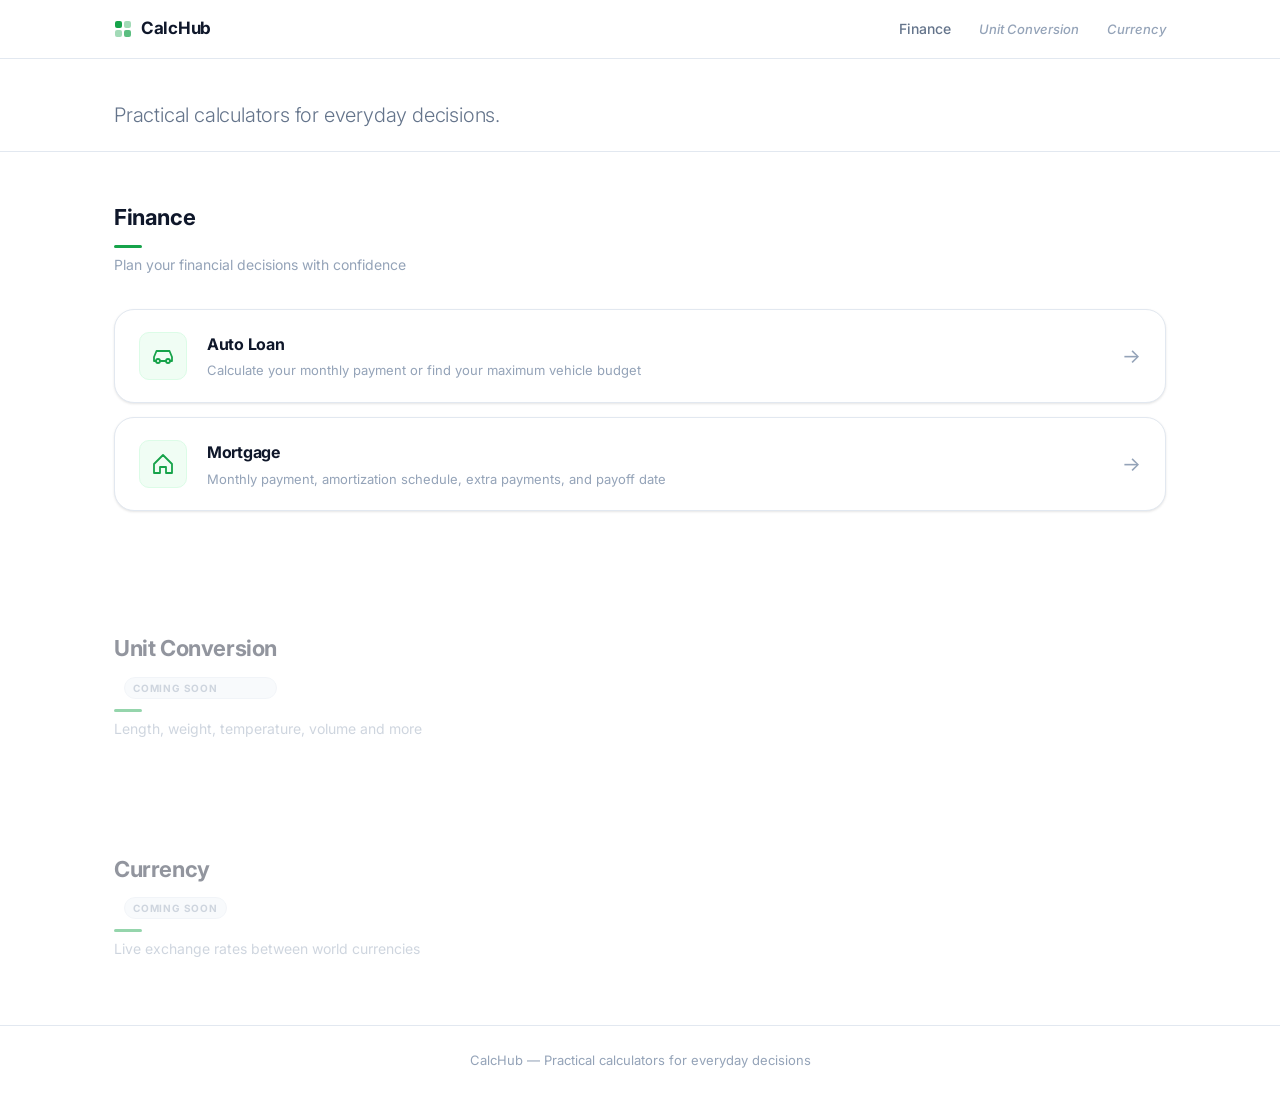
==== commit 14d69aa5: "feat: multi-page architecture + Mortgage calculator - Rebuild index.html as hub page with clickable " ====
--- a/index.html
+++ b/index.html
@@ -15,7 +15,7 @@
   <!-- ======= HEADER ======= -->
   <header class="site-header">
     <div class="container">
-      <a href="#" class="logo">
+      <a href="index.html" class="logo">
         <svg class="logo-icon" width="18" height="18" viewBox="0 0 18 18" fill="none" aria-hidden="true">
           <rect x="1" y="1" width="7" height="7" rx="2" fill="#16A34A"/>
           <rect x="10" y="1" width="7" height="7" rx="2" fill="#16A34A" opacity="0.4"/>
@@ -51,613 +51,59 @@
           <p>Plan your financial decisions with confidence</p>
         </div>
 
-        <div class="calc-grid">
+        <div class="hub-grid">
 
-          <!-- ── Auto Loan Calculator (tabbed: Car Payment + Max Budget) ── -->
-          <article class="calc-card" id="auto-loan">
+          <!-- Auto Loan -->
+          <a href="auto-loan.html" class="hub-card">
+            <div class="hub-card-icon" aria-hidden="true">
+              <svg width="24" height="24" viewBox="0 0 24 24" fill="none">
+                <path d="M5 17H3V13L5.5 7H18.5L21 13V17H19M5 17A2 2 0 0 0 7 19A2 2 0 0 0 9 17M5 17A2 2 0 0 1 7 15A2 2 0 0 1 9 17M9 17H15M15 17A2 2 0 0 0 17 19A2 2 0 0 0 19 17M15 17A2 2 0 0 1 17 15A2 2 0 0 1 19 17" stroke="#16A34A" stroke-width="1.8" stroke-linecap="round" stroke-linejoin="round"/>
+              </svg>
+            </div>
+            <div class="hub-card-content">
+              <h3>Auto Loan</h3>
+              <p>Calculate your monthly payment or find your maximum vehicle budget</p>
+            </div>
+            <span class="hub-card-arrow" aria-hidden="true">→</span>
+          </a>
 
-            <div class="calc-card-header">
-              <h3>Auto Loan</h3>
-              <p>Calculate your payment or find your max budget</p>
+          <!-- Mortgage -->
+          <a href="mortgage.html" class="hub-card">
+            <div class="hub-card-icon" aria-hidden="true">
+              <svg width="24" height="24" viewBox="0 0 24 24" fill="none">
+                <path d="M3 12L12 3L21 12V21H15V15H9V21H3V12Z" stroke="#16A34A" stroke-width="1.8" stroke-linecap="round" stroke-linejoin="round"/>
+              </svg>
             </div>
+            <div class="hub-card-content">
+              <h3>Mortgage</h3>
+              <p>Monthly payment, amortization schedule, extra payments, and payoff date</p>
+            </div>
+            <span class="hub-card-arrow" aria-hidden="true">→</span>
+          </a>
 
-            <!-- Tab bar -->
-            <div class="calc-tabs" role="tablist">
-              <button class="calc-tab active" data-tab="car-payment"
-                      role="tab" aria-selected="true" aria-controls="car-payment-panel" type="button">
-                Car Payment
-              </button>
-              <button class="calc-tab" data-tab="max-budget"
-                      role="tab" aria-selected="false" aria-controls="max-budget-panel" type="button">
-                Monthly Payment
-              </button>
-            </div>
+        </div>
+      </div>
+    </section>
 
-            <!-- ── Panel 1: Car Payment ── -->
-            <div class="calc-panel is-active" id="car-payment-panel" role="tabpanel">
-              <div class="calc-layout">
+    <!-- ── UNIT CONVERSION SECTION (coming soon) ── -->
+    <section id="unit-conversion" class="section section--dim">
+      <div class="container">
+        <div class="section-heading">
+          <h2>Unit Conversion <span class="coming-soon-badge">Coming Soon</span></h2>
+          <p>Length, weight, temperature, volume and more</p>
+        </div>
+      </div>
+    </section>
 
-                <!-- INPUTS -->
-                <div class="calc-inputs">
-
-                  <div class="field">
-                    <label for="vehicle-price">Vehicle Price</label>
-                    <div class="input-group">
-                      <span class="input-addon" aria-hidden="true">$</span>
-                      <input
-                        type="number" id="vehicle-price"
-                        min="0" step="100" value="30000"
-                        placeholder="30000"
-                        aria-label="Vehicle price in dollars">
-                    </div>
-                  </div>
-
-                  <div class="field-row">
-                    <div class="field">
-                      <label for="down-payment">Down Payment</label>
-                      <div class="input-group">
-                        <span class="input-addon" aria-hidden="true">$</span>
-                        <input
-                          type="number" id="down-payment"
-                          min="0" step="100" value="3000"
-                          placeholder="0">
-                      </div>
-                    </div>
-
-                    <div class="field">
-                      <label for="trade-in">Trade-in Value</label>
-                      <div class="input-group">
-                        <span class="input-addon" aria-hidden="true">$</span>
-                        <input
-                          type="number" id="trade-in"
-                          min="0" step="100" value="0"
-                          placeholder="0">
-                      </div>
-                    </div>
-                  </div>
-
-                  <div class="field-row">
-                    <div class="field">
-                      <label for="tax-rate">Sales Tax</label>
-                      <div class="input-group">
-                        <input
-                          type="number" id="tax-rate"
-                          min="0" max="20" step="0.1" value="6.0"
-                          placeholder="0.0">
-                        <span class="input-addon input-addon--suffix" aria-hidden="true">%</span>
-                      </div>
-                    </div>
-
-                    <div class="field">
-                      <label for="apr">Interest Rate (APR)</label>
-                      <div class="input-group">
-                        <input
-                          type="number" id="apr"
-                          min="0" max="30" step="0.1" value="6.9"
-                          placeholder="0.0">
-                        <span class="input-addon input-addon--suffix" aria-hidden="true">%</span>
-                      </div>
-                    </div>
-                  </div>
-
-                  <div class="field">
-                    <label>Loan Term</label>
-                    <div class="term-buttons" id="term-buttons" role="group" aria-label="Select loan term">
-                      <button class="term-btn" data-months="24" type="button">2 yr</button>
-                      <button class="term-btn" data-months="36" type="button">3 yr</button>
-                      <button class="term-btn" data-months="48" type="button">4 yr</button>
-                      <button class="term-btn active" data-months="60" type="button">5 yr</button>
-                      <button class="term-btn" data-months="72" type="button">6 yr</button>
-                      <button class="term-btn" data-months="84" type="button">7 yr</button>
-                    </div>
-                  </div>
-
-                </div><!-- /calc-inputs -->
-
-                <!-- RESULTS -->
-                <div class="calc-results" aria-live="polite" aria-label="Calculation results">
-
-                  <div class="result-primary">
-                    <div class="result-label">Monthly Payment</div>
-                    <div class="result-amount" id="monthly-payment">—</div>
-                    <div class="result-sublabel">per month</div>
-                  </div>
-
-                  <div class="result-divider"></div>
-
-                  <div class="result-stats">
-                    <div class="result-stat">
-                      <div class="stat-label">Loan Amount</div>
-                      <div class="stat-value" id="loan-amount">—</div>
-                    </div>
-                    <div class="result-stat">
-                      <div class="stat-label">Total Interest</div>
-                      <div class="stat-value" id="total-interest">—</div>
-                    </div>
-                    <div class="result-stat result-stat--full">
-                      <div class="stat-label">Total Cost</div>
-                      <div class="stat-value stat-value--total" id="total-cost">—</div>
-                    </div>
-                  </div>
-
-                  <div class="breakdown">
-                    <div class="breakdown-bar" role="img" aria-label="Principal vs interest breakdown">
-                      <div class="bar-segment bar-segment--principal" id="bar-principal" style="width: 82%"></div>
-                      <div class="bar-segment bar-segment--interest" id="bar-interest" style="width: 18%"></div>
-                    </div>
-                    <div class="breakdown-legend" aria-hidden="true">
-                      <span class="legend-item">
-                        <span class="legend-dot legend-dot--principal"></span>
-                        Principal
-                      </span>
-                      <span class="legend-item">
-                        <span class="legend-dot legend-dot--interest"></span>
-                        Interest
-                      </span>
-                    </div>
-                  </div>
-
-                </div><!-- /calc-results -->
-
-              </div><!-- /calc-layout -->
-            </div><!-- /car-payment-panel -->
-
-            <!-- ── Panel 2: Max Budget (reverse calculator) ── -->
-            <div class="calc-panel" id="max-budget-panel" role="tabpanel">
-              <div class="calc-layout">
-
-                <!-- INPUTS -->
-                <div class="calc-inputs">
-
-                  <div class="field">
-                    <label for="mb-monthly-payment">Monthly Payment I Can Afford</label>
-                    <div class="input-group">
-                      <span class="input-addon" aria-hidden="true">$</span>
-                      <input
-                        type="number" id="mb-monthly-payment"
-                        min="0" step="10" value="500"
-                        placeholder="500"
-                        aria-label="Monthly payment you can afford">
-                    </div>
-                  </div>
-
-                  <div class="field-row">
-                    <div class="field">
-                      <label for="mb-down-payment">Down Payment</label>
-                      <div class="input-group">
-                        <span class="input-addon" aria-hidden="true">$</span>
-                        <input
-                          type="number" id="mb-down-payment"
-                          min="0" step="100" value="3000"
-                          placeholder="0">
-                      </div>
-                    </div>
-
-                    <div class="field">
-                      <label for="mb-trade-in">Trade-in Value</label>
-                      <div class="input-group">
-                        <span class="input-addon" aria-hidden="true">$</span>
-                        <input
-                          type="number" id="mb-trade-in"
-                          min="0" step="100" value="0"
-                          placeholder="0">
-                      </div>
-                    </div>
-                  </div>
-
-                  <div class="field-row">
-                    <div class="field">
-                      <label for="mb-tax-rate">Sales Tax</label>
-                      <div class="input-group">
-                        <input
-                          type="number" id="mb-tax-rate"
-                          min="0" max="20" step="0.1" value="6.0"
-                          placeholder="0.0">
-                        <span class="input-addon input-addon--suffix" aria-hidden="true">%</span>
-                      </div>
-                    </div>
-
-                    <div class="field">
-                      <label for="mb-apr">Interest Rate (APR)</label>
-                      <div class="input-group">
-                        <input
-                          type="number" id="mb-apr"
-                          min="0" max="30" step="0.1" value="6.9"
-                          placeholder="0.0">
-                        <span class="input-addon input-addon--suffix" aria-hidden="true">%</span>
-                      </div>
-                    </div>
-                  </div>
-
-                  <div class="field">
-                    <label>Loan Term</label>
-                    <div class="term-buttons" id="mb-term-buttons" role="group" aria-label="Select loan term">
-                      <button class="term-btn mb-term-btn" data-months="24" type="button">2 yr</button>
-                      <button class="term-btn mb-term-btn" data-months="36" type="button">3 yr</button>
-                      <button class="term-btn mb-term-btn" data-months="48" type="button">4 yr</button>
-                      <button class="term-btn mb-term-btn active" data-months="60" type="button">5 yr</button>
-                      <button class="term-btn mb-term-btn" data-months="72" type="button">6 yr</button>
-                      <button class="term-btn mb-term-btn" data-months="84" type="button">7 yr</button>
-                    </div>
-                  </div>
-
-                </div><!-- /calc-inputs -->
-
-                <!-- RESULTS -->
-                <div class="calc-results" aria-live="polite" aria-label="Max budget results">
-
-                  <div class="result-primary">
-                    <div class="result-label">Max Vehicle Price</div>
-                    <div class="result-amount" id="mb-max-price">—</div>
-                    <div class="result-sublabel">maximum you can afford</div>
-                  </div>
-
-                  <div class="result-divider"></div>
-
-                  <div class="result-stats">
-                    <div class="result-stat">
-                      <div class="stat-label">Loan Amount</div>
-                      <div class="stat-value" id="mb-loan-amount">—</div>
-                    </div>
-                    <div class="result-stat">
-                      <div class="stat-label">Total Interest</div>
-                      <div class="stat-value" id="mb-total-interest">—</div>
-                    </div>
-                    <div class="result-stat result-stat--full">
-                      <div class="stat-label">Total Cost</div>
-                      <div class="stat-value stat-value--total" id="mb-total-cost">—</div>
-                    </div>
-                  </div>
-
-                  <div class="breakdown">
-                    <div class="breakdown-bar" role="img" aria-label="Principal vs interest breakdown">
-                      <div class="bar-segment bar-segment--principal" id="mb-bar-principal" style="width: 82%"></div>
-                      <div class="bar-segment bar-segment--interest" id="mb-bar-interest" style="width: 18%"></div>
-                    </div>
-                    <div class="breakdown-legend" aria-hidden="true">
-                      <span class="legend-item">
-                        <span class="legend-dot legend-dot--principal"></span>
-                        Principal
-                      </span>
-                      <span class="legend-item">
-                        <span class="legend-dot legend-dot--interest"></span>
-                        Interest
-                      </span>
-                    </div>
-                  </div>
-
-                </div><!-- /calc-results -->
-
-              </div><!-- /calc-layout -->
-            </div><!-- /max-budget-panel -->
-
-          </article><!-- /auto-loan -->
-
-          <!-- ── Mortgage Calculator ── -->
-          <article class="calc-card" id="mortgage">
-
-            <div class="calc-card-header">
-              <h3>Mortgage</h3>
-              <p>Estimate your monthly payment, total cost, and payoff schedule</p>
-            </div>
-
-            <div class="calc-layout">
-
-              <!-- INPUTS -->
-              <div class="calc-inputs">
-
-                <!-- Home Price -->
-                <div class="field">
-                  <label for="mort-home-price">Home Price</label>
-                  <div class="input-group">
-                    <span class="input-addon" aria-hidden="true">$</span>
-                    <input type="number" id="mort-home-price" value="400000" min="0" step="1000" placeholder="400000">
-                  </div>
-                </div>
-
-                <!-- Down Payment + % / $ toggle -->
-                <div class="field">
-                  <label for="mort-down-payment">Down Payment</label>
-                  <div class="input-group">
-                    <span class="input-addon" id="mort-dp-prefix" aria-hidden="true">%</span>
-                    <input type="number" id="mort-down-payment" value="20" min="0" step="0.5" placeholder="20">
-                    <div class="mode-toggle" role="group" aria-label="Down payment unit">
-                      <button class="mode-toggle-btn mort-dp-mode active" data-mode="pct" type="button" aria-pressed="true">%</button>
-                      <button class="mode-toggle-btn mort-dp-mode" data-mode="dollar" type="button" aria-pressed="false">$</button>
-                    </div>
-                  </div>
-                </div>
-
-                <!-- Loan Term -->
-                <div class="field">
-                  <label>Loan Term</label>
-                  <div class="term-buttons mort-term-buttons" role="group" aria-label="Select loan term">
-                    <button class="term-btn mort-term-btn" data-term="10" type="button">10 yr</button>
-                    <button class="term-btn mort-term-btn" data-term="15" type="button">15 yr</button>
-                    <button class="term-btn mort-term-btn" data-term="20" type="button">20 yr</button>
-                    <button class="term-btn mort-term-btn" data-term="25" type="button">25 yr</button>
-                    <button class="term-btn mort-term-btn active" data-term="30" type="button">30 yr</button>
-                  </div>
-                </div>
-
-                <!-- Interest Rate -->
-                <div class="field">
-                  <label for="mort-interest-rate">Interest Rate (APR)</label>
-                  <div class="input-group">
-                    <input type="number" id="mort-interest-rate" value="6.5" min="0" max="30" step="0.05" placeholder="6.5">
-                    <span class="input-addon input-addon--suffix" aria-hidden="true">%</span>
-                  </div>
-                </div>
-
-                <!-- Start Month + Year -->
-                <div class="field-row">
-                  <div class="field">
-                    <label for="mort-start-month">Loan Starts</label>
-                    <div class="input-group">
-                      <select id="mort-start-month" aria-label="Start month">
-                        <option value="1">January</option>
-                        <option value="2">February</option>
-                        <option value="3" selected>March</option>
-                        <option value="4">April</option>
-                        <option value="5">May</option>
-                        <option value="6">June</option>
-                        <option value="7">July</option>
-                        <option value="8">August</option>
-                        <option value="9">September</option>
-                        <option value="10">October</option>
-                        <option value="11">November</option>
-                        <option value="12">December</option>
-                      </select>
-                    </div>
-                  </div>
-                  <div class="field">
-                    <label for="mort-start-year">&nbsp;</label>
-                    <div class="input-group">
-                      <input type="number" id="mort-start-year" value="2026" min="2000" max="2100" step="1" placeholder="2026">
-                    </div>
-                  </div>
-                </div>
-
-                <!-- ── Taxes & Costs ── -->
-                <button class="collapse-hd" id="mort-costs-toggle" type="button"
-                        aria-expanded="true" aria-controls="mort-costs-body">
-                  <span>Taxes &amp; Costs</span>
-                  <span class="collapse-icon" aria-hidden="true">▾</span>
-                </button>
-                <div class="collapse-body" id="mort-costs-body">
-
-                  <!-- Property Tax + % / $ toggle -->
-                  <div class="field">
-                    <label for="mort-prop-tax">Property Tax <span class="field-hint">(annual)</span></label>
-                    <div class="input-group">
-                      <span class="input-addon" id="mort-tax-prefix" aria-hidden="true">%</span>
-                      <input type="number" id="mort-prop-tax" value="1.2" min="0" step="0.05" placeholder="1.2">
-                      <div class="mode-toggle" role="group" aria-label="Property tax unit">
-                        <button class="mode-toggle-btn mort-tax-mode active" data-mode="pct" type="button" aria-pressed="true">%</button>
-                        <button class="mode-toggle-btn mort-tax-mode" data-mode="dollar" type="button" aria-pressed="false">$</button>
-                      </div>
-                    </div>
-                  </div>
-
-                  <!-- Home Insurance + PMI -->
-                  <div class="field-row">
-                    <div class="field">
-                      <label for="mort-home-ins">Home Insurance <span class="field-hint">(annual)</span></label>
-                      <div class="input-group">
-                        <span class="input-addon" aria-hidden="true">$</span>
-                        <input type="number" id="mort-home-ins" value="1500" min="0" step="100" placeholder="1500">
-                      </div>
-                    </div>
-                    <div class="field">
-                      <label for="mort-pmi">PMI <span class="field-hint">(annual)</span></label>
-                      <div class="input-group">
-                        <span class="input-addon" aria-hidden="true">$</span>
-                        <input type="number" id="mort-pmi" value="0" min="0" step="50" placeholder="0">
-                      </div>
-                    </div>
-                  </div>
-
-                  <!-- HOA + Other -->
-                  <div class="field-row">
-                    <div class="field">
-                      <label for="mort-hoa">HOA Fee <span class="field-hint">(monthly)</span></label>
-                      <div class="input-group">
-                        <span class="input-addon" aria-hidden="true">$</span>
-                        <input type="number" id="mort-hoa" value="0" min="0" step="25" placeholder="0">
-                      </div>
-                    </div>
-                    <div class="field">
-                      <label for="mort-other">Other Costs <span class="field-hint">(annual)</span></label>
-                      <div class="input-group">
-                        <span class="input-addon" aria-hidden="true">$</span>
-                        <input type="number" id="mort-other" value="0" min="0" step="100" placeholder="0">
-                      </div>
-                    </div>
-                  </div>
-
-                </div><!-- /mort-costs-body -->
-
-                <!-- ── Extra Payments ── -->
-                <button class="collapse-hd" id="mort-extra-toggle" type="button"
-                        aria-expanded="false" aria-controls="mort-extra-body">
-                  <span>Extra Payments</span>
-                  <span class="collapse-icon" aria-hidden="true">▾</span>
-                </button>
-                <div class="collapse-body" id="mort-extra-body" hidden>
-
-                  <div class="field-row">
-                    <div class="field">
-                      <label for="mort-extra-monthly">Extra Monthly</label>
-                      <div class="input-group">
-                        <span class="input-addon" aria-hidden="true">$</span>
-                        <input type="number" id="mort-extra-monthly" value="0" min="0" step="50" placeholder="0">
-                      </div>
-                    </div>
-                    <div class="field">
-                      <label for="mort-extra-yearly">Extra Yearly</label>
-                      <div class="input-group">
-                        <span class="input-addon" aria-hidden="true">$</span>
-                        <input type="number" id="mort-extra-yearly" value="0" min="0" step="100" placeholder="0">
-                      </div>
-                    </div>
-                  </div>
-
-                  <div class="field-row">
-                    <div class="field">
-                      <label for="mort-extra-once">One-time Payment</label>
-                      <div class="input-group">
-                        <span class="input-addon" aria-hidden="true">$</span>
-                        <input type="number" id="mort-extra-once" value="0" min="0" step="500" placeholder="0">
-                      </div>
-                    </div>
-                    <div class="field">
-                      <label for="mort-extra-once-mo">At Month #</label>
-                      <div class="input-group">
-                        <input type="number" id="mort-extra-once-mo" value="12" min="1" max="360" step="1" placeholder="12">
-                      </div>
-                    </div>
-                  </div>
-
-                </div><!-- /mort-extra-body -->
-
-              </div><!-- /calc-inputs -->
-
-              <!-- RESULTS -->
-              <div class="calc-results" aria-live="polite" aria-label="Mortgage calculation results">
-
-                <!-- Primary -->
-                <div class="result-primary">
-                  <div class="result-label">Monthly P&amp;I Payment</div>
-                  <div class="result-amount" id="mort-monthly-pi">—</div>
-                  <div class="result-sublabel" id="mort-monthly-total-wrap">
-                    <span id="mort-monthly-total">—</span> total with taxes &amp; costs
-                  </div>
-                </div>
-
-                <!-- Breakdown table -->
-                <div id="mort-bd-section">
-                  <table class="mort-bd-table" aria-label="Monthly payment breakdown">
-                    <thead>
-                      <tr>
-                        <th scope="col"></th>
-                        <th scope="col">Monthly</th>
-                        <th scope="col">Total</th>
-                      </tr>
-                    </thead>
-                    <tbody>
-                      <tr class="bd-pi">
-                        <td>Principal &amp; Interest</td>
-                        <td id="mort-bd-pi-mo">—</td>
-                        <td id="mort-bd-pi-tot">—</td>
-                      </tr>
-                      <tr id="mort-bd-tax-row">
-                        <td>Property Tax</td>
-                        <td id="mort-bd-tax-mo">—</td>
-                        <td id="mort-bd-tax-tot">—</td>
-                      </tr>
-                      <tr id="mort-bd-ins-row">
-                        <td>Home Insurance</td>
-                        <td id="mort-bd-ins-mo">—</td>
-                        <td id="mort-bd-ins-tot">—</td>
-                      </tr>
-                      <tr id="mort-bd-pmi-row">
-                        <td>PMI</td>
-                        <td id="mort-bd-pmi-mo">—</td>
-                        <td id="mort-bd-pmi-tot">—</td>
-                      </tr>
-                      <tr id="mort-bd-hoa-row">
-                        <td>HOA Fee</td>
-                        <td id="mort-bd-hoa-mo">—</td>
-                        <td id="mort-bd-hoa-tot">—</td>
-                      </tr>
-                      <tr id="mort-bd-other-row">
-                        <td>Other Costs</td>
-                        <td id="mort-bd-other-mo">—</td>
-                        <td id="mort-bd-other-tot">—</td>
-                      </tr>
-                      <tr class="bd-total">
-                        <td>Total Out-of-Pocket</td>
-                        <td id="mort-bd-total-mo">—</td>
-                        <td id="mort-bd-total-tot">—</td>
-                      </tr>
-                    </tbody>
-                  </table>
-                </div>
-
-                <!-- Principal / Interest bar -->
-                <div class="breakdown">
-                  <div class="breakdown-bar" role="img" aria-label="Principal vs interest breakdown">
-                    <div class="bar-segment bar-segment--principal" id="mort-bar-principal" style="width:50%"></div>
-                    <div class="bar-segment bar-segment--interest"  id="mort-bar-interest"  style="width:50%"></div>
-                  </div>
-                  <div class="breakdown-legend" aria-hidden="true">
-                    <span class="legend-item"><span class="legend-dot legend-dot--principal"></span> Principal</span>
-                    <span class="legend-item"><span class="legend-dot legend-dot--interest"></span> Interest</span>
-                  </div>
-                </div>
-
-                <!-- Summary stats -->
-                <div class="result-stats">
-                  <div class="result-stat">
-                    <div class="stat-label">Home Price</div>
-                    <div class="stat-value" id="mort-out-home-price">—</div>
-                  </div>
-                  <div class="result-stat">
-                    <div class="stat-label">Down Payment</div>
-                    <div class="stat-value" id="mort-out-down">—</div>
-                  </div>
-                  <div class="result-stat">
-                    <div class="stat-label">Loan Amount</div>
-                    <div class="stat-value" id="mort-out-loan">—</div>
-                  </div>
-                  <div class="result-stat">
-                    <div class="stat-label">Total Payments (P&amp;I)</div>
-                    <div class="stat-value" id="mort-out-pi-total">—</div>
-                  </div>
-                  <div class="result-stat result-stat--full">
-                    <div class="stat-label">Total Interest</div>
-                    <div class="stat-value stat-value--total" id="mort-out-interest">—</div>
-                  </div>
-                  <div class="result-stat result-stat--full">
-                    <div class="stat-label">Payoff Date</div>
-                    <div class="stat-value" id="mort-out-payoff">—</div>
-                  </div>
-                </div>
-
-              </div><!-- /calc-results -->
-
-            </div><!-- /calc-layout -->
-
-            <!-- ── Amortization Schedule (full width) ── -->
-            <div class="amort-section">
-              <div class="amort-hd">
-                <h4>Amortization Schedule</h4>
-                <div class="amort-view-grp" role="group" aria-label="Schedule view">
-                  <button class="amort-view-btn active" id="mort-annual-btn" type="button">Annual</button>
-                  <button class="amort-view-btn" id="mort-monthly-btn" type="button">Monthly</button>
-                </div>
-              </div>
-              <div class="amort-wrap">
-                <table class="amort-table" aria-label="Amortization schedule">
-                  <thead>
-                    <tr>
-                      <th scope="col" id="mort-amort-col-lbl">Year</th>
-                      <th scope="col">Principal Paid</th>
-                      <th scope="col">Interest Paid</th>
-                      <th scope="col">Total Paid</th>
-                      <th scope="col">Balance</th>
-                    </tr>
-                  </thead>
-                  <tbody id="mort-amort-body"></tbody>
-                </table>
-              </div>
-            </div>
-
-          </article><!-- /mortgage -->
-
-        </div><!-- /calc-grid -->
-      </div><!-- /container -->
-    </section><!-- /finance -->
+    <!-- ── CURRENCY SECTION (coming soon) ── -->
+    <section id="currency" class="section section--dim">
+      <div class="container">
+        <div class="section-heading">
+          <h2>Currency <span class="coming-soon-badge">Coming Soon</span></h2>
+          <p>Live exchange rates between world currencies</p>
+        </div>
+      </div>
+    </section>
 
   </main>
 
@@ -668,8 +114,5 @@
     </div>
   </footer>
 
-  <script src="js/car-payment.js"></script>
-  <script src="js/max-budget.js"></script>
-  <script src="js/mortgage.js"></script>
 </body>
 </html>
--- a/css/style.css
+++ b/css/style.css
@@ -853,6 +853,151 @@
 }
 
 /* ============================================================
+   Hub Page — Calculator Cards
+   ============================================================ */
+
+.hub-grid {
+  display: grid;
+  grid-template-columns: 1fr;
+  gap: 14px;
+}
+
+.hub-card {
+  display: flex;
+  align-items: center;
+  gap: 20px;
+  background: var(--white);
+  border: 1px solid var(--border);
+  border-radius: var(--radius-xl);
+  padding: 22px 24px;
+  text-decoration: none;
+  color: inherit;
+  box-shadow: var(--shadow-sm);
+  transition: border-color 0.18s, box-shadow 0.18s, transform 0.18s;
+}
+
+.hub-card:hover {
+  border-color: var(--brand);
+  box-shadow: var(--shadow);
+  transform: translateY(-2px);
+}
+
+.hub-card-icon {
+  width: 48px;
+  height: 48px;
+  background: var(--brand-50);
+  border: 1px solid var(--brand-100);
+  border-radius: var(--radius);
+  display: flex;
+  align-items: center;
+  justify-content: center;
+  flex-shrink: 0;
+}
+
+.hub-card-content {
+  flex: 1;
+  min-width: 0;
+}
+
+.hub-card h3 {
+  font-size: 16px;
+  font-weight: 700;
+  color: var(--text);
+  letter-spacing: -0.3px;
+  margin-bottom: 4px;
+}
+
+.hub-card p {
+  font-size: 13px;
+  color: var(--text-muted);
+  line-height: 1.45;
+}
+
+.hub-card-arrow {
+  font-size: 20px;
+  color: var(--text-muted);
+  flex-shrink: 0;
+  transition: color 0.18s, transform 0.18s;
+  margin-left: 8px;
+}
+
+.hub-card:hover .hub-card-arrow {
+  color: var(--brand);
+  transform: translateX(4px);
+}
+
+/* ── Coming-soon sections ── */
+.section--dim {
+  opacity: 0.45;
+  pointer-events: none;
+  padding-bottom: 32px;
+}
+
+.coming-soon-badge {
+  display: inline-block;
+  font-size: 10px;
+  font-weight: 700;
+  text-transform: uppercase;
+  letter-spacing: 0.8px;
+  color: var(--text-muted);
+  background: var(--gray-100);
+  border: 1px solid var(--border);
+  border-radius: var(--radius-full);
+  padding: 2px 8px;
+  vertical-align: middle;
+  margin-left: 10px;
+  font-style: normal;
+}
+
+/* ============================================================
+   Calculator Pages — Page Hero & Breadcrumb
+   ============================================================ */
+
+.page-hero {
+  padding: 28px 0 22px;
+  border-bottom: 1px solid var(--border);
+}
+
+.breadcrumb {
+  display: flex;
+  align-items: center;
+  gap: 6px;
+  font-size: 12px;
+  color: var(--text-muted);
+  margin-bottom: 10px;
+  flex-wrap: wrap;
+}
+
+.breadcrumb a {
+  color: var(--brand);
+  font-weight: 500;
+  transition: opacity 0.15s;
+}
+
+.breadcrumb a:hover {
+  opacity: 0.75;
+}
+
+.breadcrumb-sep {
+  color: var(--border);
+  font-size: 14px;
+}
+
+.page-title {
+  font-size: 26px;
+  font-weight: 700;
+  color: var(--text);
+  letter-spacing: -0.6px;
+  line-height: 1.15;
+}
+
+.page-subtitle {
+  margin-top: 5px;
+  font-size: 14px;
+  color: var(--text-secondary);
+}
+
+/* ============================================================
    Footer
    ============================================================ */
 
@@ -898,6 +1043,15 @@
     padding: 28px 0 16px;
   }
 
+  /* Page hero on calculator pages */
+  .page-hero {
+    padding: 20px 0 16px;
+  }
+
+  .page-title {
+    font-size: 22px;
+  }
+
   /* Section — tighten vertical rhythm */
   .section {
     padding: 36px 0 52px;
@@ -997,4 +1151,19 @@
   .amort-section {
     padding: 18px 18px 22px;
   }
-}
+
+  /* Hub cards — tighter on small phones */
+  .hub-card {
+    padding: 16px;
+    gap: 14px;
+  }
+
+  .hub-card-icon {
+    width: 40px;
+    height: 40px;
+  }
+
+  .page-title {
+    font-size: 20px;
+  }
+}
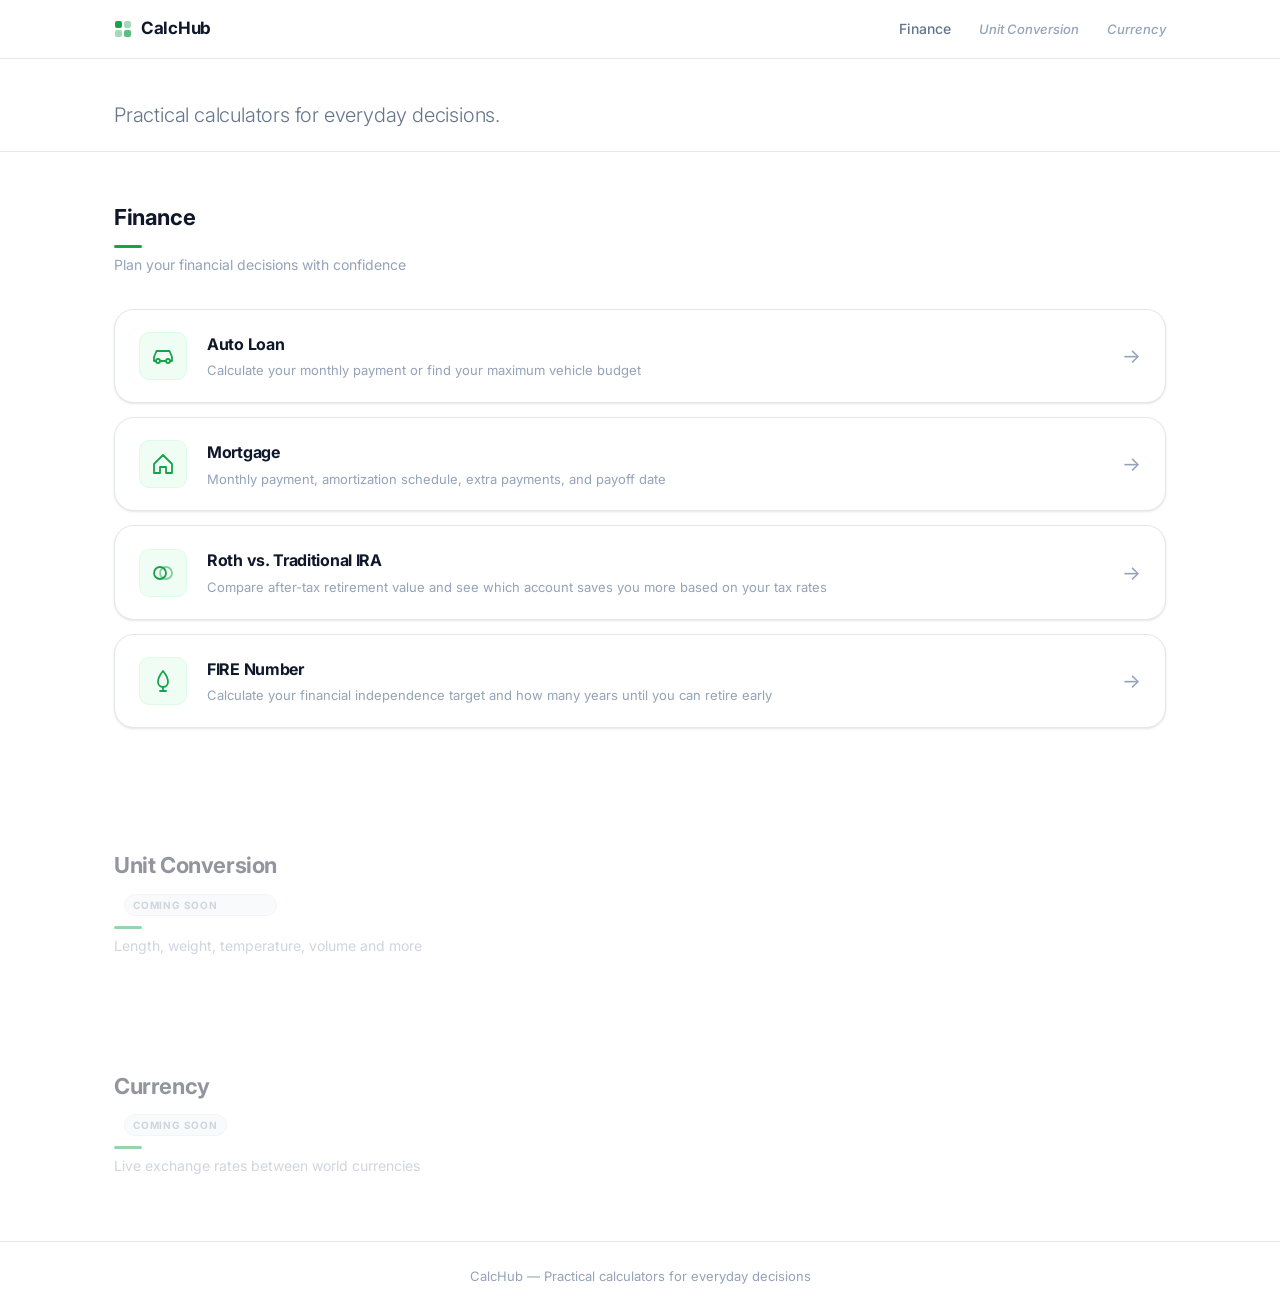
==== commit 7d79068d: "feat: add Roth vs. Traditional IRA and FIRE Number calculators - Roth vs. Traditional IRA: equal pre" ====
--- a/index.html
+++ b/index.html
@@ -81,6 +81,37 @@
             <span class="hub-card-arrow" aria-hidden="true">→</span>
           </a>
 
+          <!-- Roth vs. Traditional IRA -->
+          <a href="roth-ira.html" class="hub-card">
+            <div class="hub-card-icon" aria-hidden="true">
+              <svg width="24" height="24" viewBox="0 0 24 24" fill="none">
+                <circle cx="9" cy="12" r="6" stroke="#16A34A" stroke-width="1.8"/>
+                <circle cx="15" cy="12" r="6" stroke="#16A34A" stroke-width="1.8" opacity="0.5"/>
+              </svg>
+            </div>
+            <div class="hub-card-content">
+              <h3>Roth vs. Traditional IRA</h3>
+              <p>Compare after-tax retirement value and see which account saves you more based on your tax rates</p>
+            </div>
+            <span class="hub-card-arrow" aria-hidden="true">→</span>
+          </a>
+
+          <!-- FIRE Number -->
+          <a href="fire-number.html" class="hub-card">
+            <div class="hub-card-icon" aria-hidden="true">
+              <svg width="24" height="24" viewBox="0 0 24 24" fill="none">
+                <path d="M12 2C12 2 7 8 7 13C7 15.76 9.24 18 12 18C14.76 18 17 15.76 17 13C17 8 12 2 12 2Z" stroke="#16A34A" stroke-width="1.8" stroke-linecap="round" stroke-linejoin="round"/>
+                <path d="M12 18V22" stroke="#16A34A" stroke-width="1.8" stroke-linecap="round"/>
+                <path d="M9 22H15" stroke="#16A34A" stroke-width="1.8" stroke-linecap="round"/>
+              </svg>
+            </div>
+            <div class="hub-card-content">
+              <h3>FIRE Number</h3>
+              <p>Calculate your financial independence target and how many years until you can retire early</p>
+            </div>
+            <span class="hub-card-arrow" aria-hidden="true">→</span>
+          </a>
+
         </div>
       </div>
     </section>
--- a/css/style.css
+++ b/css/style.css
@@ -998,6 +998,96 @@
 }
 
 /* ============================================================
+   Roth vs. Traditional IRA — Comparison Cards
+   ============================================================ */
+
+/* Two equal-width account cards inside the results pane */
+.result-comparison {
+  display: grid;
+  grid-template-columns: 1fr 1fr;
+  gap: 12px;
+}
+
+.result-account {
+  background: var(--white);
+  border: 1.5px solid var(--gray-200);
+  border-radius: var(--radius);
+  padding: 14px 12px;
+  text-align: center;
+  transition: border-color 0.2s;
+}
+
+.result-account--winner {
+  border-color: var(--brand);
+  background: var(--brand-50);
+}
+
+.result-account-label {
+  font-size: 10px;
+  font-weight: 700;
+  text-transform: uppercase;
+  letter-spacing: 0.7px;
+  color: var(--text-muted);
+  margin-bottom: 8px;
+}
+
+.result-account-balance {
+  font-size: 17px;
+  font-weight: 700;
+  color: var(--gray-900);
+  letter-spacing: -0.3px;
+  line-height: 1.1;
+}
+
+.result-account-sub {
+  font-size: 11px;
+  color: var(--text-muted);
+  margin-top: 3px;
+}
+
+/* Winner callout banner */
+.result-winner {
+  text-align: center;
+  font-size: 13px;
+  font-weight: 600;
+  color: var(--brand-700);
+  padding: 9px 12px;
+  background: var(--brand-100);
+  border-radius: var(--radius);
+  line-height: 1.4;
+}
+
+/* ============================================================
+   FIRE Number — Progress Bar
+   ============================================================ */
+
+.fire-progress-bar {
+  height: 10px;
+  border-radius: var(--radius-full);
+  overflow: hidden;
+  background: var(--gray-100);
+  display: flex;
+}
+
+.fire-progress-fill {
+  background: var(--brand);
+  border-radius: var(--radius-full);
+  transition: width 0.45s cubic-bezier(0.4, 0, 0.2, 1);
+  min-width: 0;
+}
+
+/* FIRE target row — highlight when balance crosses the target */
+.amort-table tbody tr.fire-row td {
+  background: var(--brand-50);
+  font-weight: 600;
+  color: var(--brand-700);
+}
+
+.amort-table tbody tr.fire-row td:first-child {
+  color: var(--brand-700);
+}
+
+/* ============================================================
    Footer
    ============================================================ */
 
@@ -1106,6 +1196,11 @@
     flex-wrap: wrap;
     gap: 4px;
   }
+
+  /* Roth comparison cards — reduce font on phones */
+  .result-account-balance {
+    font-size: 15px;
+  }
 }
 
 /* ── Small phone (≤ 440px) ── */
@@ -1166,4 +1261,9 @@
   .page-title {
     font-size: 20px;
   }
-}
+
+  /* Roth comparison cards — stack to 1 col on very small phones */
+  .result-comparison {
+    grid-template-columns: 1fr;
+  }
+}
